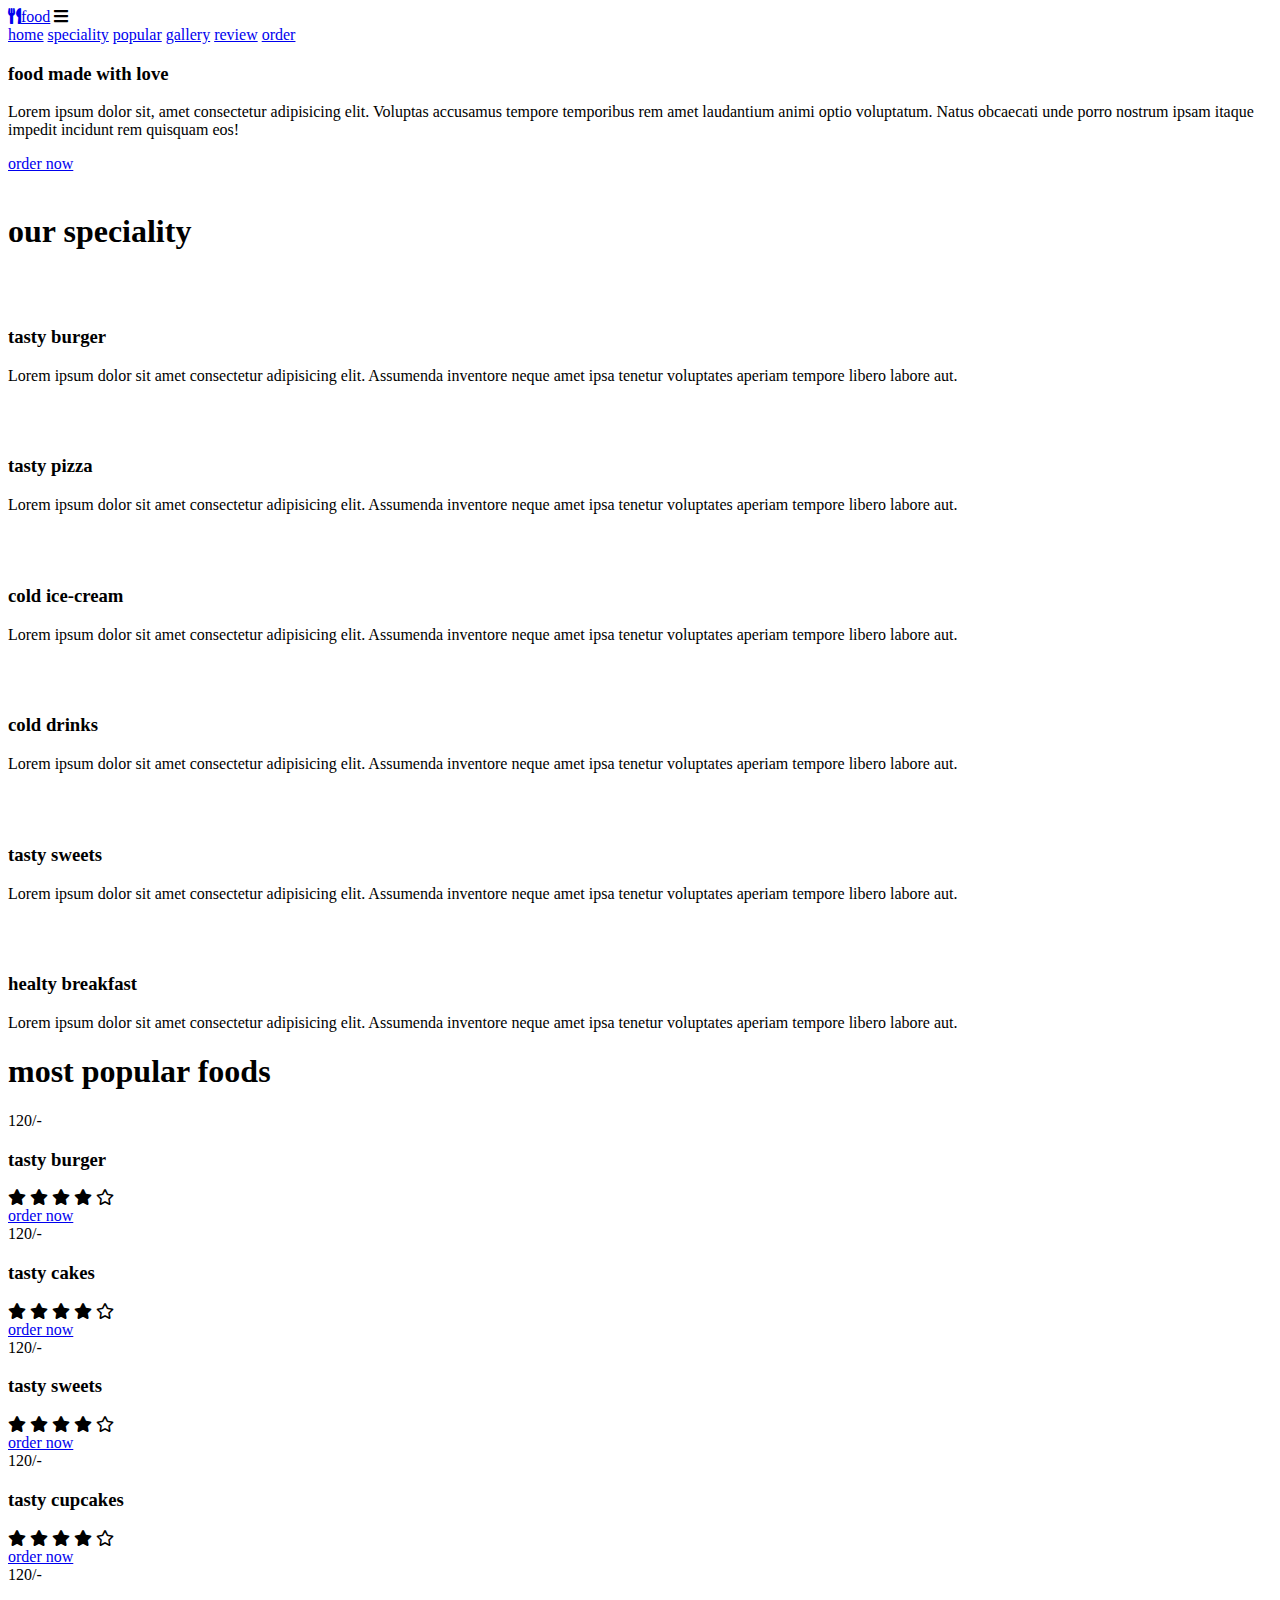
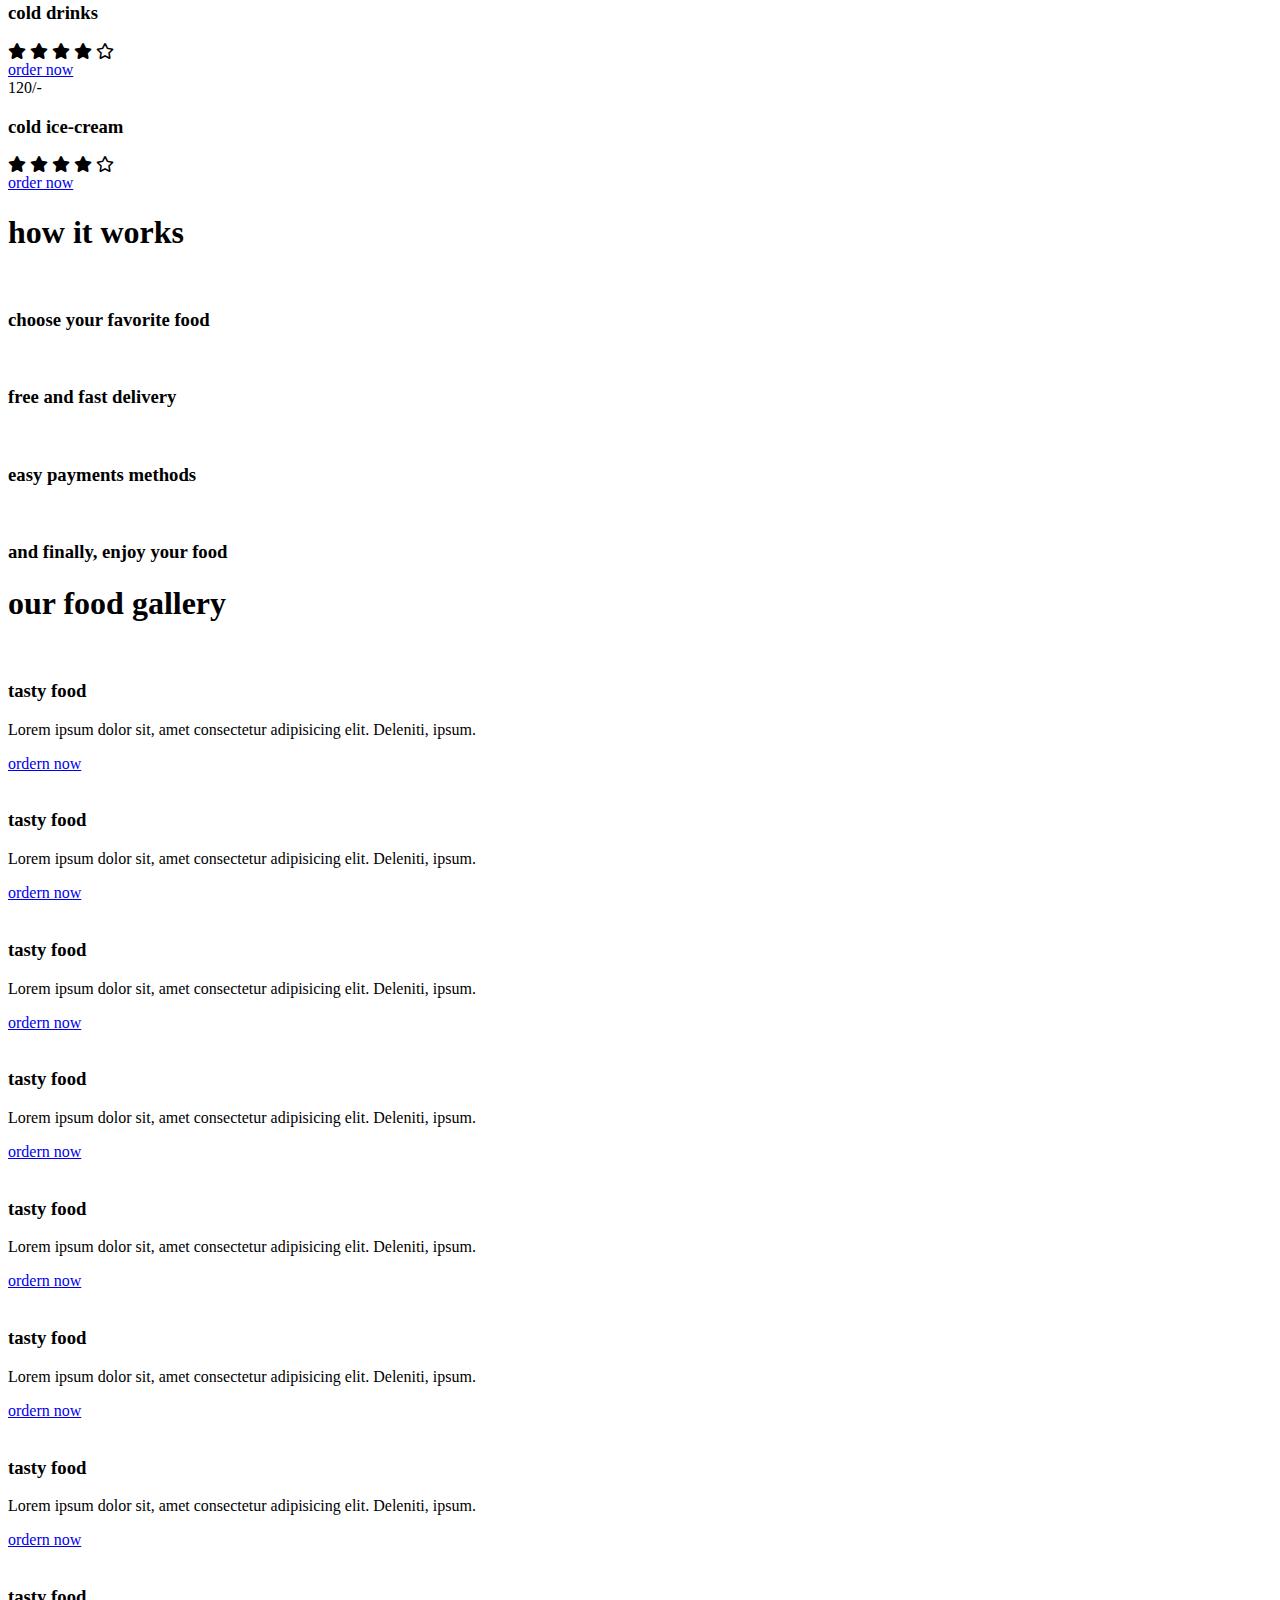
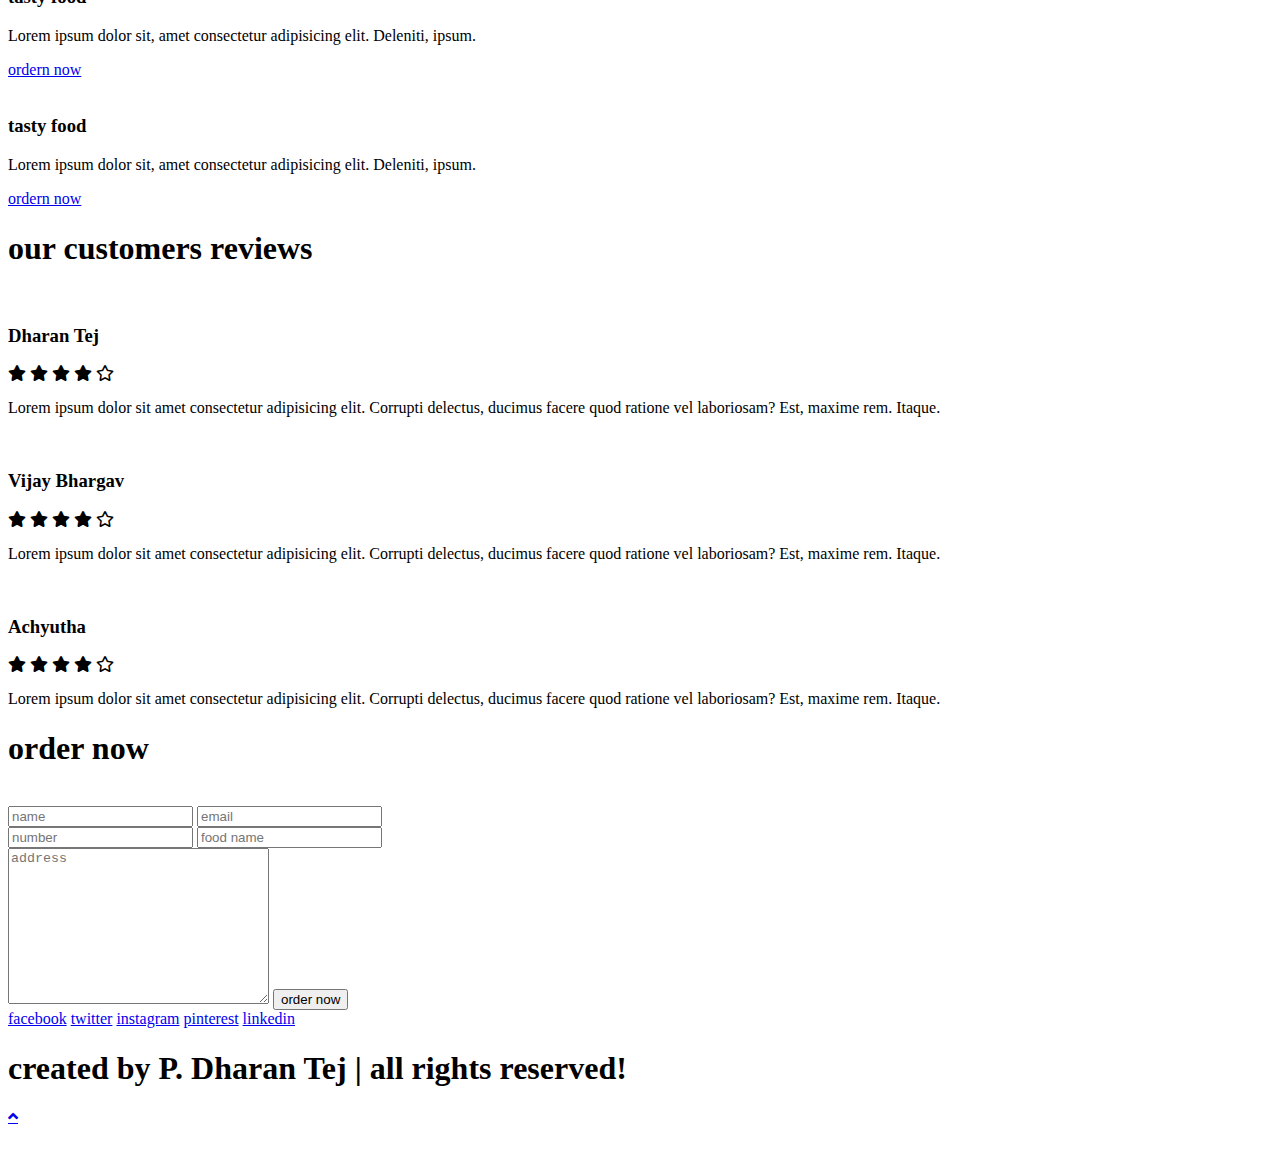
==== bhojanam/index.html @ b9e6cc94 "Create index.html" ====
<!DOCTYPE html>
<html lang="en">
<head>
    <meta charset="UTF-8">
    <meta name="viewport" content="width=device-width, initial-scale=1.0">
    <title> Bhojanam - Order Food Now! </title>

    <!-- font awesome cdn link  -->
    <link rel="stylesheet" href="https://cdnjs.cloudflare.com/ajax/libs/font-awesome/5.15.3/css/all.min.css">

    <!-- custom css file link  -->
    <link rel="stylesheet" href="style.css">

</head>
<body>
    
<!-- header section starts  -->

<header>

    <a href="#" class="logo"><i class="fas fa-utensils"></i>food</a>

    <div id="menu-bar" class="fas fa-bars"></div>

    <nav class="navbar">
        <a href="#home">home</a>
        <a href="#speciality">speciality</a>
        <a href="#popular">popular</a>
        <a href="#gallery">gallery</a>
        <a href="#review">review</a>
        <a href="#order">order</a>
    </nav>

</header>

<!-- header section ends -->

<!-- home section starts  -->

<section class="home" id="home">

    <div class="content">
        <h3>food made with love</h3>
        <p>Lorem ipsum dolor sit, amet consectetur adipisicing elit. Voluptas accusamus tempore temporibus rem amet laudantium animi optio voluptatum. Natus obcaecati unde porro nostrum ipsam itaque impedit incidunt rem quisquam eos!</p>
        <a href="#" class="btn">order now</a>
    </div>

    <div class="image">
        <img src="images/home-img.png" alt="">
    </div>

</section>

<!-- home section ends -->

<!-- speciality section starts  -->

<section class="speciality" id="speciality">

    <h1 class="heading"> our <span>speciality</span> </h1>

    <div class="box-container">

        <div class="box">
            <img class="image" src="images/s-img-1.jpg" alt="">
            <div class="content">
                <img src="images/s-1.png" alt="">
                <h3>tasty burger</h3>
                <p>Lorem ipsum dolor sit amet consectetur adipisicing elit. Assumenda inventore neque amet ipsa tenetur voluptates aperiam tempore libero labore aut.</p>
            </div>
        </div>
        <div class="box">
            <img class="image" src="images/s-img-2.jpg" alt="">
            <div class="content">
                <img src="images/s-2.png" alt="">
                <h3>tasty pizza</h3>
                <p>Lorem ipsum dolor sit amet consectetur adipisicing elit. Assumenda inventore neque amet ipsa tenetur voluptates aperiam tempore libero labore aut.</p>
            </div>
        </div>
        <div class="box">
            <img class="image" src="images/s-img-3.jpg" alt="">
            <div class="content">
                <img src="images/s-3.png" alt="">
                <h3>cold ice-cream</h3>
                <p>Lorem ipsum dolor sit amet consectetur adipisicing elit. Assumenda inventore neque amet ipsa tenetur voluptates aperiam tempore libero labore aut.</p>
            </div>
        </div>
        <div class="box">
            <img class="image" src="images/s-img-4.jpg" alt="">
            <div class="content">
                <img src="images/s-4.png" alt="">
                <h3>cold drinks</h3>
                <p>Lorem ipsum dolor sit amet consectetur adipisicing elit. Assumenda inventore neque amet ipsa tenetur voluptates aperiam tempore libero labore aut.</p>
            </div>
        </div>
        <div class="box">
            <img class="image" src="images/s-img-5.jpg" alt="">
            <div class="content">
                <img src="images/s-5.png" alt="">
                <h3>tasty sweets</h3>
                <p>Lorem ipsum dolor sit amet consectetur adipisicing elit. Assumenda inventore neque amet ipsa tenetur voluptates aperiam tempore libero labore aut.</p>
            </div>
        </div>
        <div class="box">
            <img class="image" src="images/s-img-6.jpg" alt="">
            <div class="content">
                <img src="images/s-6.png" alt="">
                <h3>healty breakfast</h3>
                <p>Lorem ipsum dolor sit amet consectetur adipisicing elit. Assumenda inventore neque amet ipsa tenetur voluptates aperiam tempore libero labore aut.</p>
            </div>
        </div>

    </div>

</section>

<!-- speciality section ends -->

<!-- popular section starts  -->

<section class="popular" id="popular">

    <h1 class="heading"> most <span>popular</span> foods </h1>

    <div class="box-container">

        <div class="box">
            <span class="price"> 120/- </span>
            <img src="images/p-1.jpg" alt="">
            <h3>tasty burger</h3>
            <div class="stars">
                <i class="fas fa-star"></i>
                <i class="fas fa-star"></i>
                <i class="fas fa-star"></i>
                <i class="fas fa-star"></i>
                <i class="far fa-star"></i>
            </div>
            <a href="#" class="btn">order now</a>
        </div>
        <div class="box">
            <span class="price"> 120/- </span>
            <img src="images/p-2.jpg" alt="">
            <h3>tasty cakes</h3>
            <div class="stars">
                <i class="fas fa-star"></i>
                <i class="fas fa-star"></i>
                <i class="fas fa-star"></i>
                <i class="fas fa-star"></i>
                <i class="far fa-star"></i>
            </div>
            <a href="#" class="btn">order now</a>
        </div>
        <div class="box">
            <span class="price"> 120/- </span>
            <img src="images/p-3.jpg" alt="">
            <h3>tasty sweets</h3>
            <div class="stars">
                <i class="fas fa-star"></i>
                <i class="fas fa-star"></i>
                <i class="fas fa-star"></i>
                <i class="fas fa-star"></i>
                <i class="far fa-star"></i>
            </div>
            <a href="#" class="btn">order now</a>
        </div>
        <div class="box">
            <span class="price"> 120/- </span>
            <img src="images/p-4.jpg" alt="">
            <h3>tasty cupcakes</h3>
            <div class="stars">
                <i class="fas fa-star"></i>
                <i class="fas fa-star"></i>
                <i class="fas fa-star"></i>
                <i class="fas fa-star"></i>
                <i class="far fa-star"></i>
            </div>
            <a href="#" class="btn">order now</a>
        </div>
        <div class="box">
            <span class="price"> 120/- </span>
            <img src="images/p-5.jpg" alt="">
            <h3>cold drinks</h3>
            <div class="stars">
                <i class="fas fa-star"></i>
                <i class="fas fa-star"></i>
                <i class="fas fa-star"></i>
                <i class="fas fa-star"></i>
                <i class="far fa-star"></i>
            </div>
            <a href="#" class="btn">order now</a>
        </div>
        <div class="box">
            <span class="price"> 120/- </span>
            <img src="images/p-6.jpg" alt="">
            <h3>cold ice-cream</h3>
            <div class="stars">
                <i class="fas fa-star"></i>
                <i class="fas fa-star"></i>
                <i class="fas fa-star"></i>
                <i class="fas fa-star"></i>
                <i class="far fa-star"></i>
            </div>
            <a href="#" class="btn">order now</a>
        </div>

    </div>

</section>

<!-- popular section ends -->

<!-- steps section starts  -->

<div class="step-container">

    <h1 class="heading">how it <span>works</span></h1>

    <section class="steps">

        <div class="box">
            <img src="images/step-1.jpg" alt="">
            <h3>choose your favorite food</h3>
        </div>
        <div class="box">
            <img src="images/step-2.jpg" alt="">
            <h3>free and fast delivery</h3>
        </div>
        <div class="box">
            <img src="images/step-3.jpg" alt="">
            <h3>easy payments methods</h3>
        </div>
        <div class="box">
            <img src="images/step-4.jpg" alt="">
            <h3>and finally, enjoy your food</h3>
        </div>
    
    </section>

</div>

<!-- steps section ends -->

<!-- gallery section starts  -->

<section class="gallery" id="gallery">

    <h1 class="heading"> our food <span> gallery </span> </h1>

    <div class="box-container">

        <div class="box">
            <img src="images/g-1.jpg" alt="">
            <div class="content">
                <h3>tasty food</h3>
                <p>Lorem ipsum dolor sit, amet consectetur adipisicing elit. Deleniti, ipsum.</p>
                <a href="#" class="btn">ordern now</a>
            </div>
        </div>
        <div class="box">
            <img src="images/g-2.jpg" alt="">
            <div class="content">
                <h3>tasty food</h3>
                <p>Lorem ipsum dolor sit, amet consectetur adipisicing elit. Deleniti, ipsum.</p>
                <a href="#" class="btn">ordern now</a>
            </div>
        </div>
        <div class="box">
            <img src="images/g-3.jpg" alt="">
            <div class="content">
                <h3>tasty food</h3>
                <p>Lorem ipsum dolor sit, amet consectetur adipisicing elit. Deleniti, ipsum.</p>
                <a href="#" class="btn">ordern now</a>
            </div>
        </div>
        <div class="box">
            <img src="images/g-4.jpg" alt="">
            <div class="content">
                <h3>tasty food</h3>
                <p>Lorem ipsum dolor sit, amet consectetur adipisicing elit. Deleniti, ipsum.</p>
                <a href="#" class="btn">ordern now</a>
            </div>
        </div>
        <div class="box">
            <img src="images/g-5.jpg" alt="">
            <div class="content">
                <h3>tasty food</h3>
                <p>Lorem ipsum dolor sit, amet consectetur adipisicing elit. Deleniti, ipsum.</p>
                <a href="#" class="btn">ordern now</a>
            </div>
        </div>
        <div class="box">
            <img src="images/g-6.jpg" alt="">
            <div class="content">
                <h3>tasty food</h3>
                <p>Lorem ipsum dolor sit, amet consectetur adipisicing elit. Deleniti, ipsum.</p>
                <a href="#" class="btn">ordern now</a>
            </div>
        </div>
        <div class="box">
            <img src="images/g-7.jpg" alt="">
            <div class="content">
                <h3>tasty food</h3>
                <p>Lorem ipsum dolor sit, amet consectetur adipisicing elit. Deleniti, ipsum.</p>
                <a href="#" class="btn">ordern now</a>
            </div>
        </div>
        <div class="box">
            <img src="images/g-8.jpg" alt="">
            <div class="content">
                <h3>tasty food</h3>
                <p>Lorem ipsum dolor sit, amet consectetur adipisicing elit. Deleniti, ipsum.</p>
                <a href="#" class="btn">ordern now</a>
            </div>
        </div>
        <div class="box">
            <img src="images/g-9.jpg" alt="">
            <div class="content">
                <h3>tasty food</h3>
                <p>Lorem ipsum dolor sit, amet consectetur adipisicing elit. Deleniti, ipsum.</p>
                <a href="#" class="btn">ordern now</a>
            </div>
        </div>

    </div>

</section>

<!-- gallery section ends -->

<!-- review section starts  -->

<section class="review" id="review">

    <h1 class="heading"> our customers <span>reviews</span> </h1>

    <div class="box-container">

        <div class="box">
            <img src="images/pic1.jpg" alt="">
            <h3>Dharan Tej</h3>
            <div class="stars">
                <i class="fas fa-star"></i>
                <i class="fas fa-star"></i>
                <i class="fas fa-star"></i>
                <i class="fas fa-star"></i>
                <i class="far fa-star"></i>
            </div>
            <p>Lorem ipsum dolor sit amet consectetur adipisicing elit. Corrupti delectus, ducimus facere quod ratione vel laboriosam? Est, maxime rem. Itaque.</p>
        </div>
        <div class="box">
            <img src="images/pic2.jpg" alt="">
            <h3>Vijay Bhargav</h3>
            <div class="stars">
                <i class="fas fa-star"></i>
                <i class="fas fa-star"></i>
                <i class="fas fa-star"></i>
                <i class="fas fa-star"></i>
                <i class="far fa-star"></i>
            </div>
            <p>Lorem ipsum dolor sit amet consectetur adipisicing elit. Corrupti delectus, ducimus facere quod ratione vel laboriosam? Est, maxime rem. Itaque.</p>
        </div>
        <div class="box">
            <img src="images/pic3.jpg" alt="">
            <h3>Achyutha</h3>
            <div class="stars">
                <i class="fas fa-star"></i>
                <i class="fas fa-star"></i>
                <i class="fas fa-star"></i>
                <i class="fas fa-star"></i>
                <i class="far fa-star"></i>
            </div>
            <p>Lorem ipsum dolor sit amet consectetur adipisicing elit. Corrupti delectus, ducimus facere quod ratione vel laboriosam? Est, maxime rem. Itaque.</p>
        </div>

    </div>

</section>

<!-- review section ends -->

<!-- order section starts  -->

<section class="order" id="order">

    <h1 class="heading"> <span>order</span> now </h1>

    <div class="row">
        
        <div class="image">
            <img src="images/order-img.jpg" alt="">
        </div>

        <form action="">

            <div class="inputBox">
                <input type="text" placeholder="name">
                <input type="email" placeholder="email">
            </div>

            <div class="inputBox">
                <input type="number" placeholder="number">
                <input type="text" placeholder="food name">
            </div>

            <textarea placeholder="address" name="" id="" cols="30" rows="10"></textarea>

            <input type="submit" value="order now" class="btn">

        </form>

    </div>

</section>

<!-- order section ends -->

<!-- footer section  -->

<section class="footer">

    <div class="share">
        <a href="#" class="btn">facebook</a>
        <a href="#" class="btn">twitter</a>
        <a href="#" class="btn">instagram</a>
        <a href="#" class="btn">pinterest</a>
        <a href="#" class="btn">linkedin</a>
    </div>

    <h1 class="credit"> created by <span> P. Dharan Tej </span> | all rights reserved! </h1>

</section>

<!-- scroll top button  -->
<a href="#home" class="fas fa-angle-up" id="scroll-top"></a>

<!-- loader  -->
<div class="loader-container">
    <img src="images/loader.gif" alt="">
</div>




















<!-- custom js file link  -->
<script src="script.js"></script>


</body>
</html>
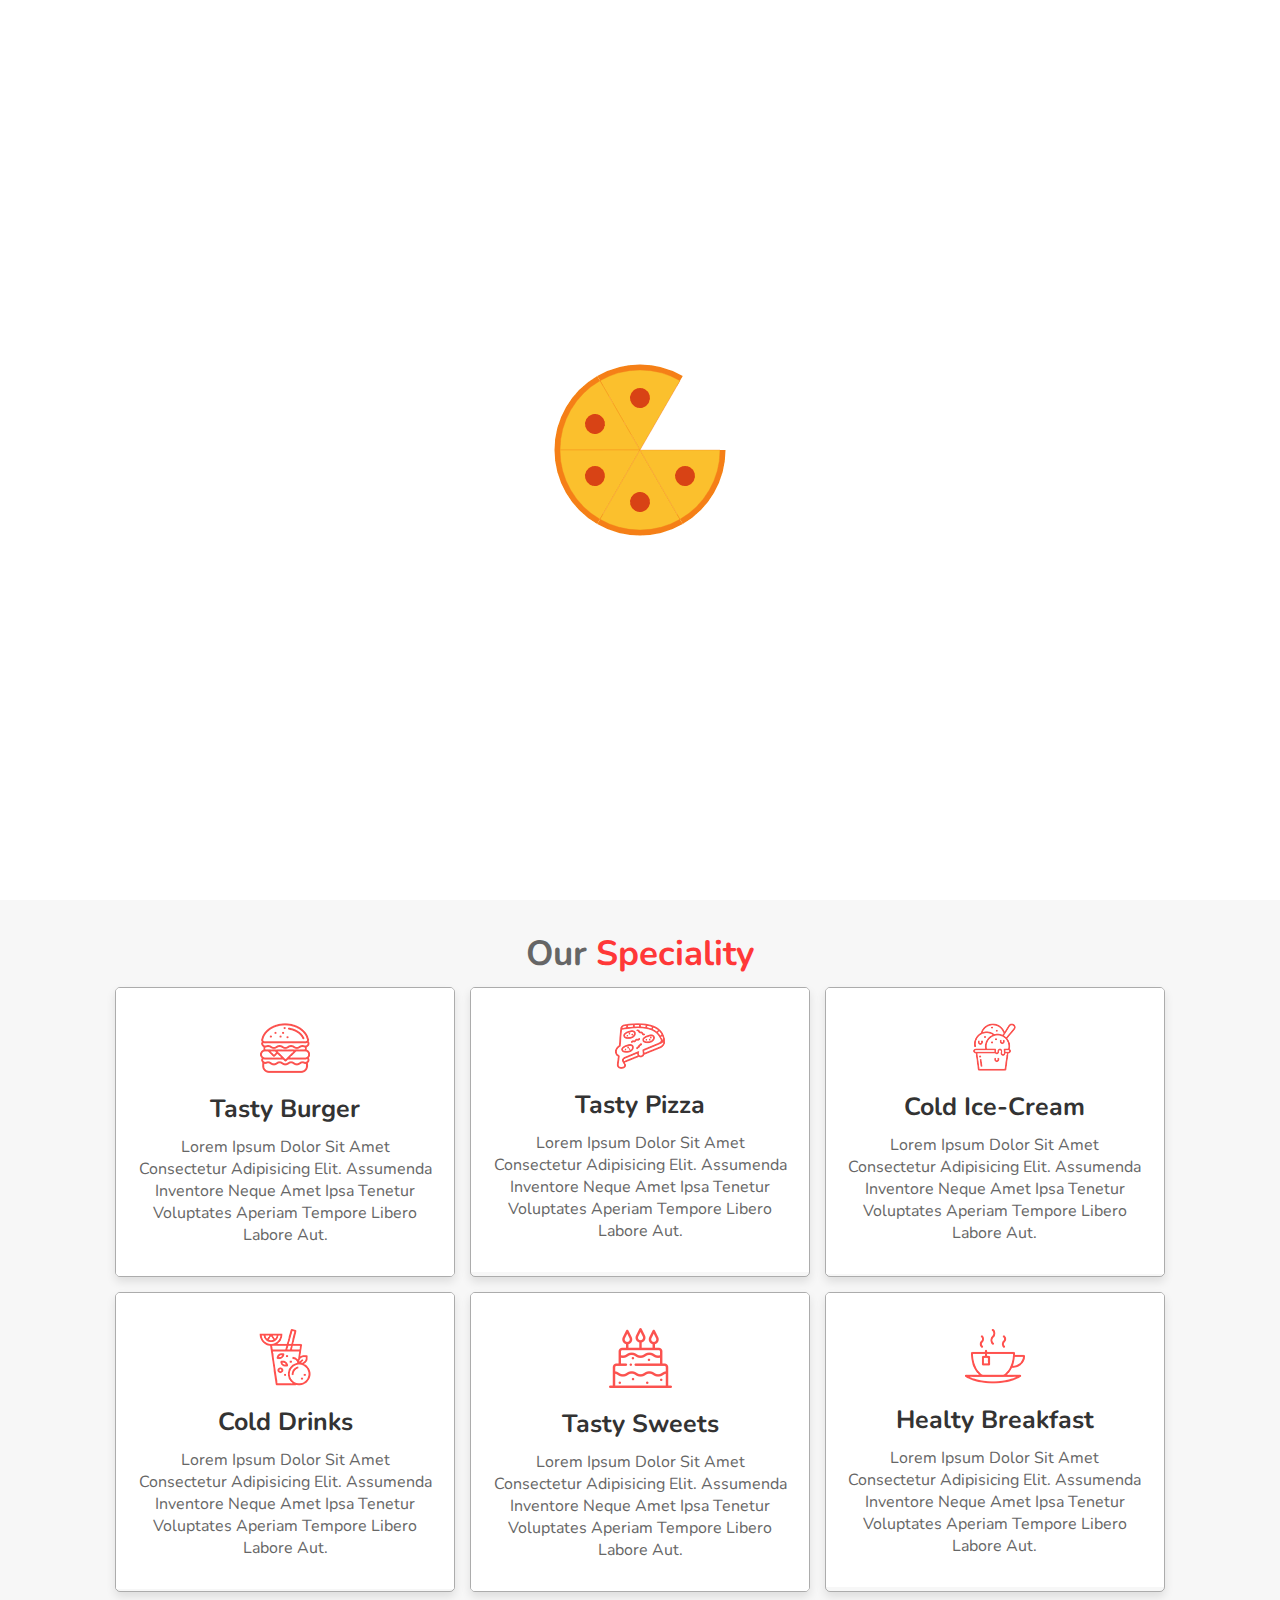
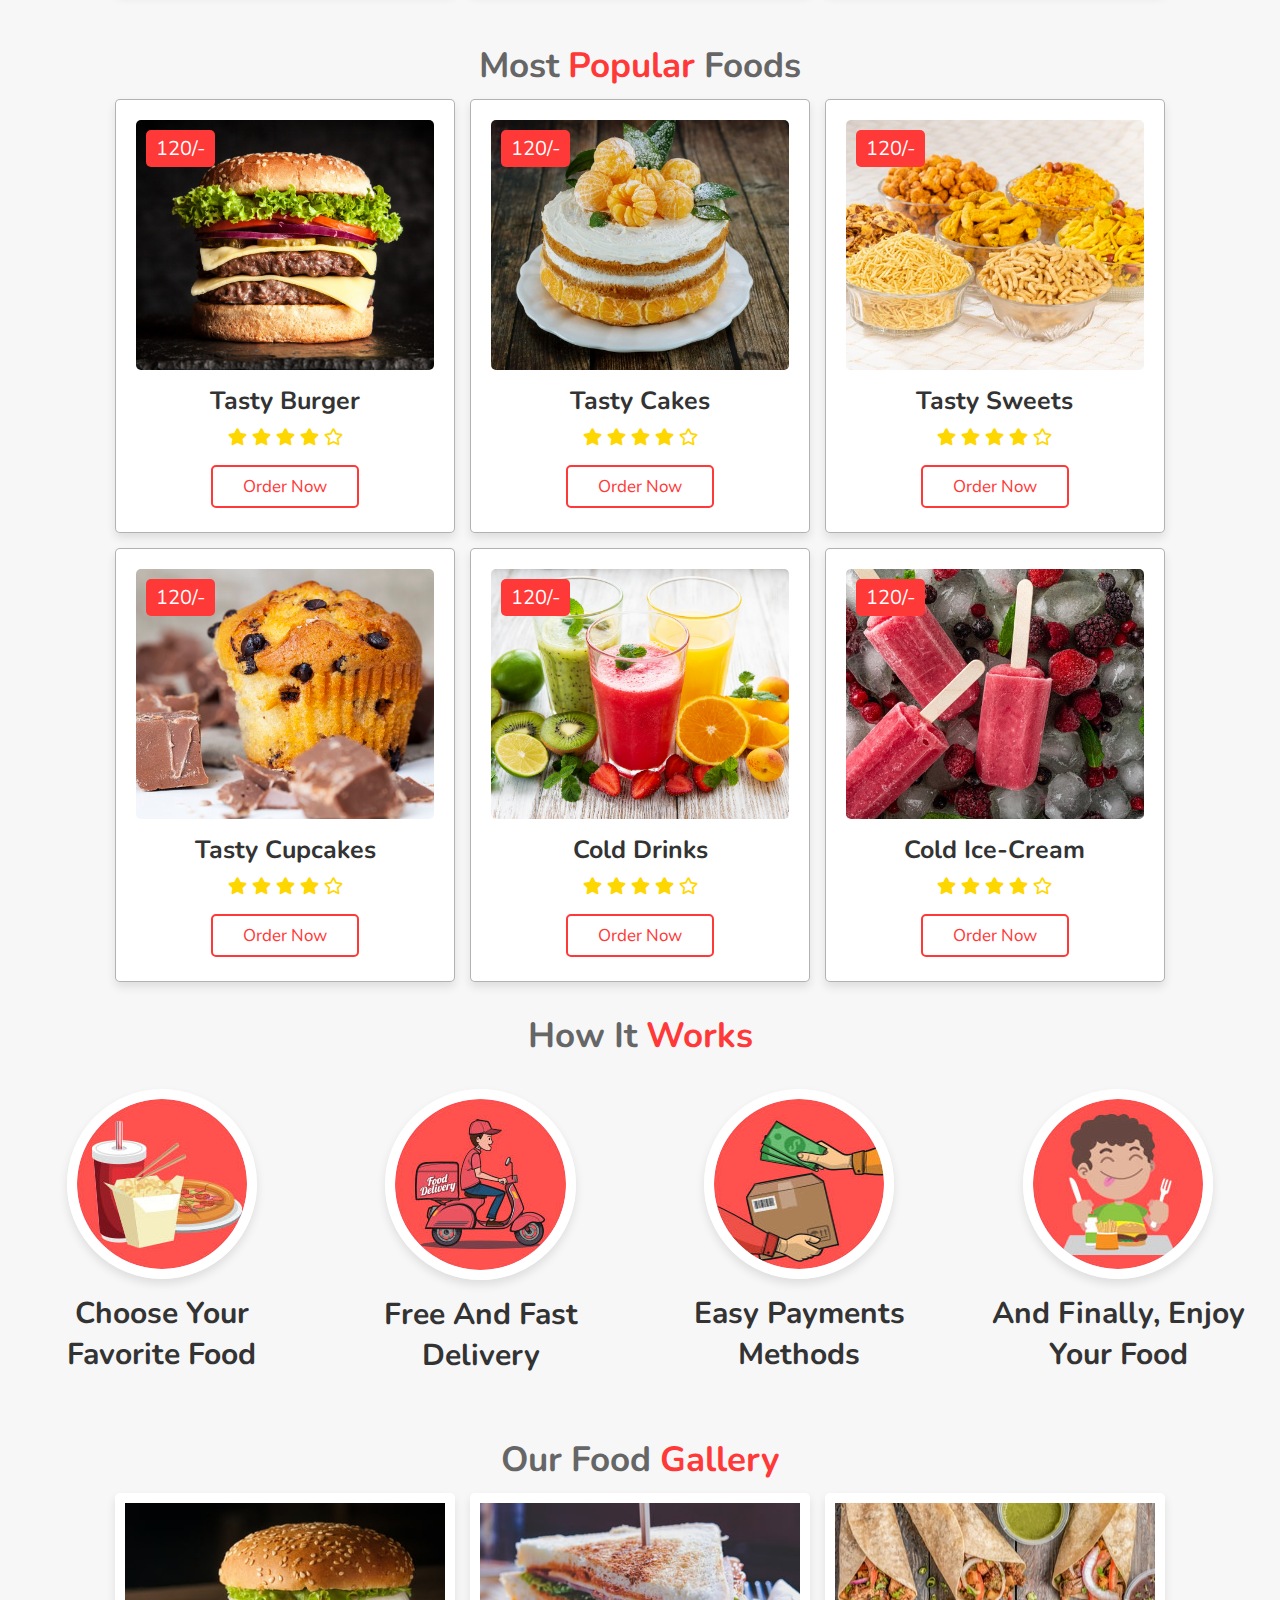
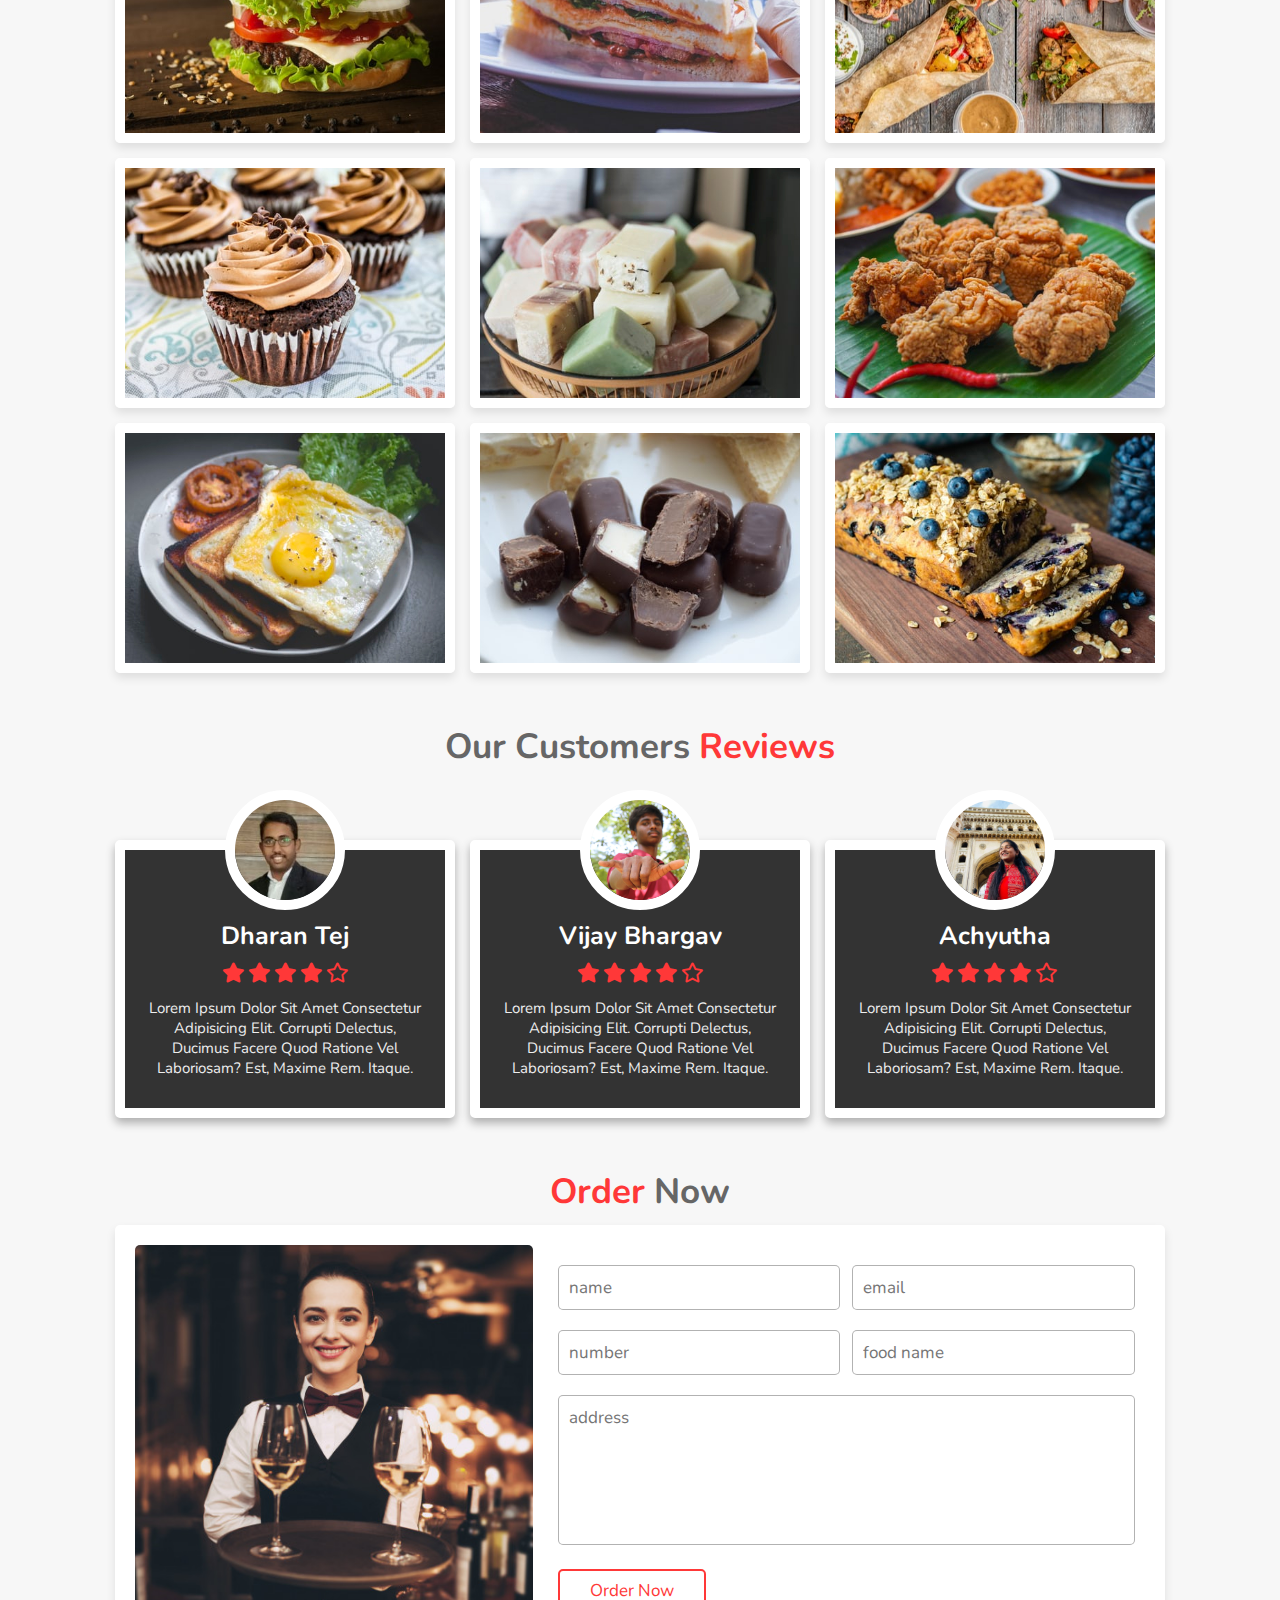
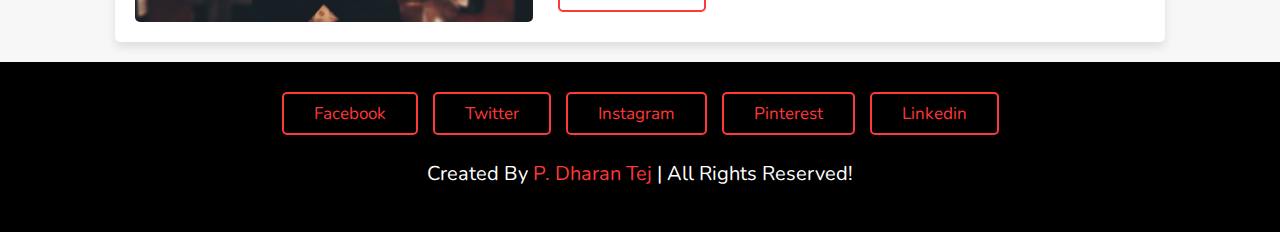
==== commit bb706db0: "updated image" ====
--- a/bhojanam/index.html
+++ b/bhojanam/index.html
@@ -337,7 +337,7 @@
 
         <div class="box">
             <img src="images/pic1.jpg" alt="">
-            <h3>Dharan Tej</h3>
+            <h3>Dharan Tej</h3> 
             <div class="stars">
                 <i class="fas fa-star"></i>
                 <i class="fas fa-star"></i>
--- a/bhojanam/style.css
+++ b/bhojanam/style.css
@@ -0,0 +1,570 @@
+@import url('https://fonts.googleapis.com/css2?family=Nunito:wght@200;300;400;600;700&display=swap');
+
+:root{
+  --red:#ff3838;
+}
+
+*{
+  font-family: 'Nunito', sans-serif;
+  margin:0; padding:0;
+  box-sizing: border-box;
+  outline: none; border:none;
+  text-decoration: none;
+  text-transform: capitalize;
+  transition:all .2s linear;
+}
+
+*::selection{
+  background:var(--red);
+  color:#fff;
+}
+
+html{
+  font-size: 62.5%;
+  overflow-x: hidden;
+  scroll-behavior: smooth;
+  scroll-padding-top: 6rem;
+}
+
+body{
+  background:#f7f7f7;
+}
+
+section{
+  padding:2rem 9%;
+}
+
+.heading{
+  text-align: center;
+  font-size: 3.5rem;
+  padding:1rem;
+  color:#666;
+}
+
+.heading span{
+  color:var(--red);
+}
+
+.btn{
+  display: inline-block;
+  padding:.8rem 3rem;
+  border:.2rem solid var(--red);
+  color:var(--red);
+  cursor: pointer;
+  font-size: 1.7rem;
+  border-radius: .5rem;
+  position: relative;
+  overflow: hidden;
+  z-index: 0;
+  margin-top: 1rem;
+}
+
+.btn::before{
+  content: '';
+  position: absolute;
+  top:0; right: 0;
+  width:0%;
+  height:100%;
+  background:var(--red);
+  transition: .3s linear;
+  z-index: -1;
+}
+
+.btn:hover::before{
+  width:100%;
+  left: 0;
+}
+
+.btn:hover{
+  color:#fff;
+}
+
+header{
+  position: fixed;
+  top:0; left: 0; right:0;
+  z-index: 1000;
+  display: flex;
+  align-items: center;
+  justify-content: space-between;
+  background:#fff;
+  padding:2rem 9%;
+  box-shadow: 0 .5rem 1rem rgba(0,0,0,.1);
+}
+
+header .logo{
+  font-size: 2.5rem;
+  font-weight: bolder;
+  color:#666;
+}
+
+header .logo i{
+  padding-right: .5rem;
+  color:var(--red);
+}
+
+header .navbar a{
+  font-size: 2rem;
+  margin-left: 2rem;
+  color:#666;
+}
+
+header .navbar a:hover{
+  color:var(--red);
+}
+
+#menu-bar{
+  font-size: 3rem;
+  cursor: pointer;
+  color:#666;
+  border:.1rem solid #666;
+  border-radius: .3rem;
+  padding:.5rem 1.5rem;
+  display: none;
+}
+
+.home{
+  display: flex;
+  flex-wrap: wrap;
+  gap:1.5rem;
+  min-height: 100vh;
+  align-items: center;
+  background:url(../images/home-bg.jpg) no-repeat;
+  background-size: cover;
+  background-position: center;
+}
+
+.home .content{
+  flex:1 1 40rem;
+  padding-top: 6.5rem;
+}
+
+.home .image{
+  flex:1 1 40rem;
+}
+
+.home .image img{
+  width:100%;
+  padding:1rem;
+  animation:float 3s linear infinite;
+}
+
+@keyframes float{
+  0%, 100%{
+    transform: translateY(0rem);
+  }
+  50%{
+    transform: translateY(3rem);
+  }
+}
+
+.home .content h3{
+  font-size: 5rem;
+  color:#333;
+}
+
+.home .content p{
+  font-size: 1.7rem;
+  color:#666;
+  padding:1rem 0;
+}
+
+.speciality .box-container{
+  display: flex;
+  flex-wrap: wrap;
+  gap:1.5rem;
+}
+
+.speciality .box-container .box{
+  flex:1 1 30rem;
+  position: relative;
+  overflow: hidden;
+  box-shadow: 0 .5rem 1rem rgba(0,0,0,.1);
+  border:.1rem solid rgba(0,0,0,.3);
+  cursor: pointer;
+  border-radius: .5rem;
+}
+
+.speciality .box-container .box .image{
+  height:100%;
+  width:100%;
+  object-fit: cover;
+  position: absolute;
+  top:-100%; left:0;
+}
+
+.speciality .box-container .box .content{
+  text-align: center;
+  background:#fff;
+  padding:2rem;
+}
+
+.speciality .box-container .box .content img{
+  margin:1.5rem 0;
+}
+
+.speciality .box-container .box .content h3{
+  font-size: 2.5rem;
+  color:#333;
+}
+
+.speciality .box-container .box .content p{
+  font-size: 1.6rem;
+  color:#666;
+  padding:1rem 0;
+}
+
+.speciality .box-container .box:hover .image{
+  top:0;
+}
+
+.speciality .box-container .box:hover .content{
+  transform: translateY(100%);
+}
+
+.popular .box-container{
+  display: flex;
+  flex-wrap: wrap;
+  gap:1.5rem;
+}
+
+.popular .box-container .box{
+  padding:2rem;
+  background:#fff;
+  box-shadow: 0 .5rem 1rem rgba(0,0,0,.1);
+  border:.1rem solid rgba(0,0,0,.3);
+  border-radius: .5rem;
+  text-align: center;
+  flex:1 1 30rem;
+  position: relative;
+}
+
+.popular .box-container .box img{
+  height:25rem;
+  object-fit: cover;
+  width:100%;
+  border-radius: .5rem;
+}
+
+.popular .box-container .box .price{
+  position: absolute;
+  top:3rem; left:3rem;
+  background:var(--red);
+  color:#fff;
+  font-size: 2rem;
+  padding:.5rem 1rem;
+  border-radius: .5rem;
+}
+
+.popular .box-container .box h3{
+  color:#333;
+  font-size: 2.5rem;
+  padding-top: 1rem;
+}
+
+.popular .box-container .box .stars i{
+  color:gold;
+  font-size: 1.7rem;
+  padding:1rem .1rem;
+}
+
+.steps{
+  display: flex;
+  flex-wrap: wrap;
+  gap:1.5rem;
+  padding:1rem;
+}
+
+.steps .box{
+  flex:1 1 25rem;
+  padding:1rem;
+  text-align: center;
+}
+
+.steps .box img{
+  border-radius: 50%;
+  border:1rem solid #fff;
+  box-shadow: 0 .5rem 1rem rgba(0,0,0,.1);
+}
+
+.steps .box h3{
+  font-size: 3rem;
+  color:#333;
+  padding:1rem;
+}
+
+.gallery .box-container{
+  display: flex;
+  flex-wrap: wrap;
+  gap:1.5rem;
+}
+
+.gallery .box-container .box{
+  height:25rem;
+  flex:1 1 30rem;
+  border:1rem solid #fff;
+  box-shadow: 0 .5rem 1rem rgba(0,0,0,.1);
+  border-radius: .5rem;
+  position: relative;
+  overflow: hidden;
+}
+
+.gallery .box-container .box img{
+  height:100%;
+  width:100%;
+  object-fit: cover;
+}
+
+.gallery .box-container .box .content{
+  position: absolute;
+  top:-100%; left:0;
+  height: 100%;
+  width:100%;
+  background:rgba(255,255,255,.9);
+  padding:2rem;
+  padding-top: 5rem;
+  text-align: center;
+}
+
+.gallery .box-container .box .content h3{
+  font-size: 2.5rem;
+  color:#333;
+}
+
+.gallery .box-container .box .content p{
+  font-size: 1.5rem;
+  color:#666;
+  padding:1rem 0;
+}
+
+.gallery .box-container .box:hover .content{
+  top:0;
+}
+
+.review .box-container{
+  display: flex;
+  flex-wrap: wrap;
+  gap:1.5rem;
+}
+
+.review .box-container .box{
+  text-align: center;
+  padding:2rem;
+  border:1rem solid #fff;
+  box-shadow: 0 .5rem 1rem rgba(0,0,0,.3);
+  border-radius: .5rem;
+  flex:1 1 30rem;
+  background:#333;
+  margin-top: 6rem;
+}
+
+.review .box-container .box img{
+  height: 12rem;
+  width:12rem;
+  border-radius: 50%;
+  border:1rem solid #fff;
+  margin-top: -8rem;
+  object-fit: cover;
+}
+
+.review .box-container .box h3{
+  font-size: 2.5rem;
+  color:#fff;
+  padding:.5rem 0;
+}
+
+.review .box-container .box .stars i{
+  font-size: 2rem;
+  color:var(--red);
+  padding:.5rem 0;
+}
+
+.review .box-container .box p{
+  font-size: 1.5rem;
+  color:#eee;
+  padding:1rem 0;
+}
+
+.order .row{
+  padding:2rem;
+  box-shadow: 0 .5rem 1rem rgba(0,0,0,.1);
+  background:#fff;
+  display: flex;
+  flex-wrap: wrap;
+  gap:1.5rem;
+  border-radius: .5rem;
+}
+
+.order .row .image{
+  flex:1 1 30rem;
+}
+
+.order .row .image img{
+  height: 100%;
+  width:100%;
+  object-fit: cover;
+  border-radius: .5rem;
+}
+
+.order .row form{
+  flex:1 1 50rem;
+  padding:1rem;
+}
+
+.order .row form .inputBox{
+  display: flex;
+  justify-content: space-between;
+  flex-wrap: wrap;
+}
+
+.order .row form .inputBox input, .order .row form textarea{
+  padding:1rem;
+  margin:1rem 0;
+  font-size: 1.7rem;
+  color:#333;
+  text-transform: none;
+  border:.1rem solid rgba(0,0,0,.3);
+  border-radius: .5rem;
+  width:49%;
+}
+
+.order .row form textarea{
+  width:100%;
+  resize: none;
+  height:15rem;
+}
+
+.order .row form .btn{
+  background:none;
+}
+
+.order .row form .btn:hover{
+  background:var(--red);
+}
+
+.footer{
+  background:#000;
+  text-align: center;
+}
+
+.footer .share{
+  display: flex;
+  gap:1.5rem;
+  justify-content: center;
+  flex-wrap: wrap;
+}
+
+.footer .credit{
+  padding:2.5rem 1rem;
+  color:#fff;
+  font-weight: normal;
+  font-size: 2rem;
+}
+
+.footer .credit span{
+  color:var(--red);
+}
+
+#scroll-top{
+  position: fixed;
+  top:-120%;
+  right:2rem;
+  padding:.5rem 1.5rem;
+  font-size: 4rem;
+  background:var(--red);
+  color:#fff;
+  border-radius: .5rem;
+  transition: 1s linear;
+  z-index: 1000;
+}
+
+#scroll-top.active{
+  top:calc(100% - 12rem)
+}
+
+.loader-container{
+  position: fixed;
+  top:0; left:0;
+  z-index: 10000;
+  background:#fff;
+  display: flex;
+  align-items: center;
+  justify-content: center;
+  height:100%;
+  width:100%;
+}
+
+.loader-container.fade-out{
+  top:-120%;
+}
+
+
+
+
+
+
+
+
+
+
+
+
+
+
+/* media queries  */
+
+@media(max-width:991px){
+
+  html{
+    font-size: 55%;
+  }
+
+  header{
+    padding:2rem;
+  }
+
+  section{
+    padding:2rem;
+  }
+
+}
+
+@media(max-width:768px){
+
+  #menu-bar{
+    display: initial;
+  }
+
+  header .navbar{
+    position: absolute;
+    top:100%; left: 0; right:0;
+    background: #f7f7f7;
+    border-top: .1rem solid rgba(0,0,0,.1);
+    clip-path: polygon(0 0, 100% 0, 100% 0, 0 0);
+  }
+
+  header .navbar.active{
+    clip-path: polygon(0 0, 100% 0, 100% 100%, 0% 100%);
+  }
+
+  header .navbar a{
+    margin: 1.5rem;
+    padding:1.5rem;
+    display: block;
+    border:.2rem solid rgba(0,0,0,.1);
+    border-left:.5rem solid var(--red);
+    background:#fff;
+  }
+
+}
+
+@media(max-width:450px){
+
+  html{
+    font-size: 50%;
+  }
+
+  .order .row form .inputBox input{
+    width:100%;
+  }
+
+}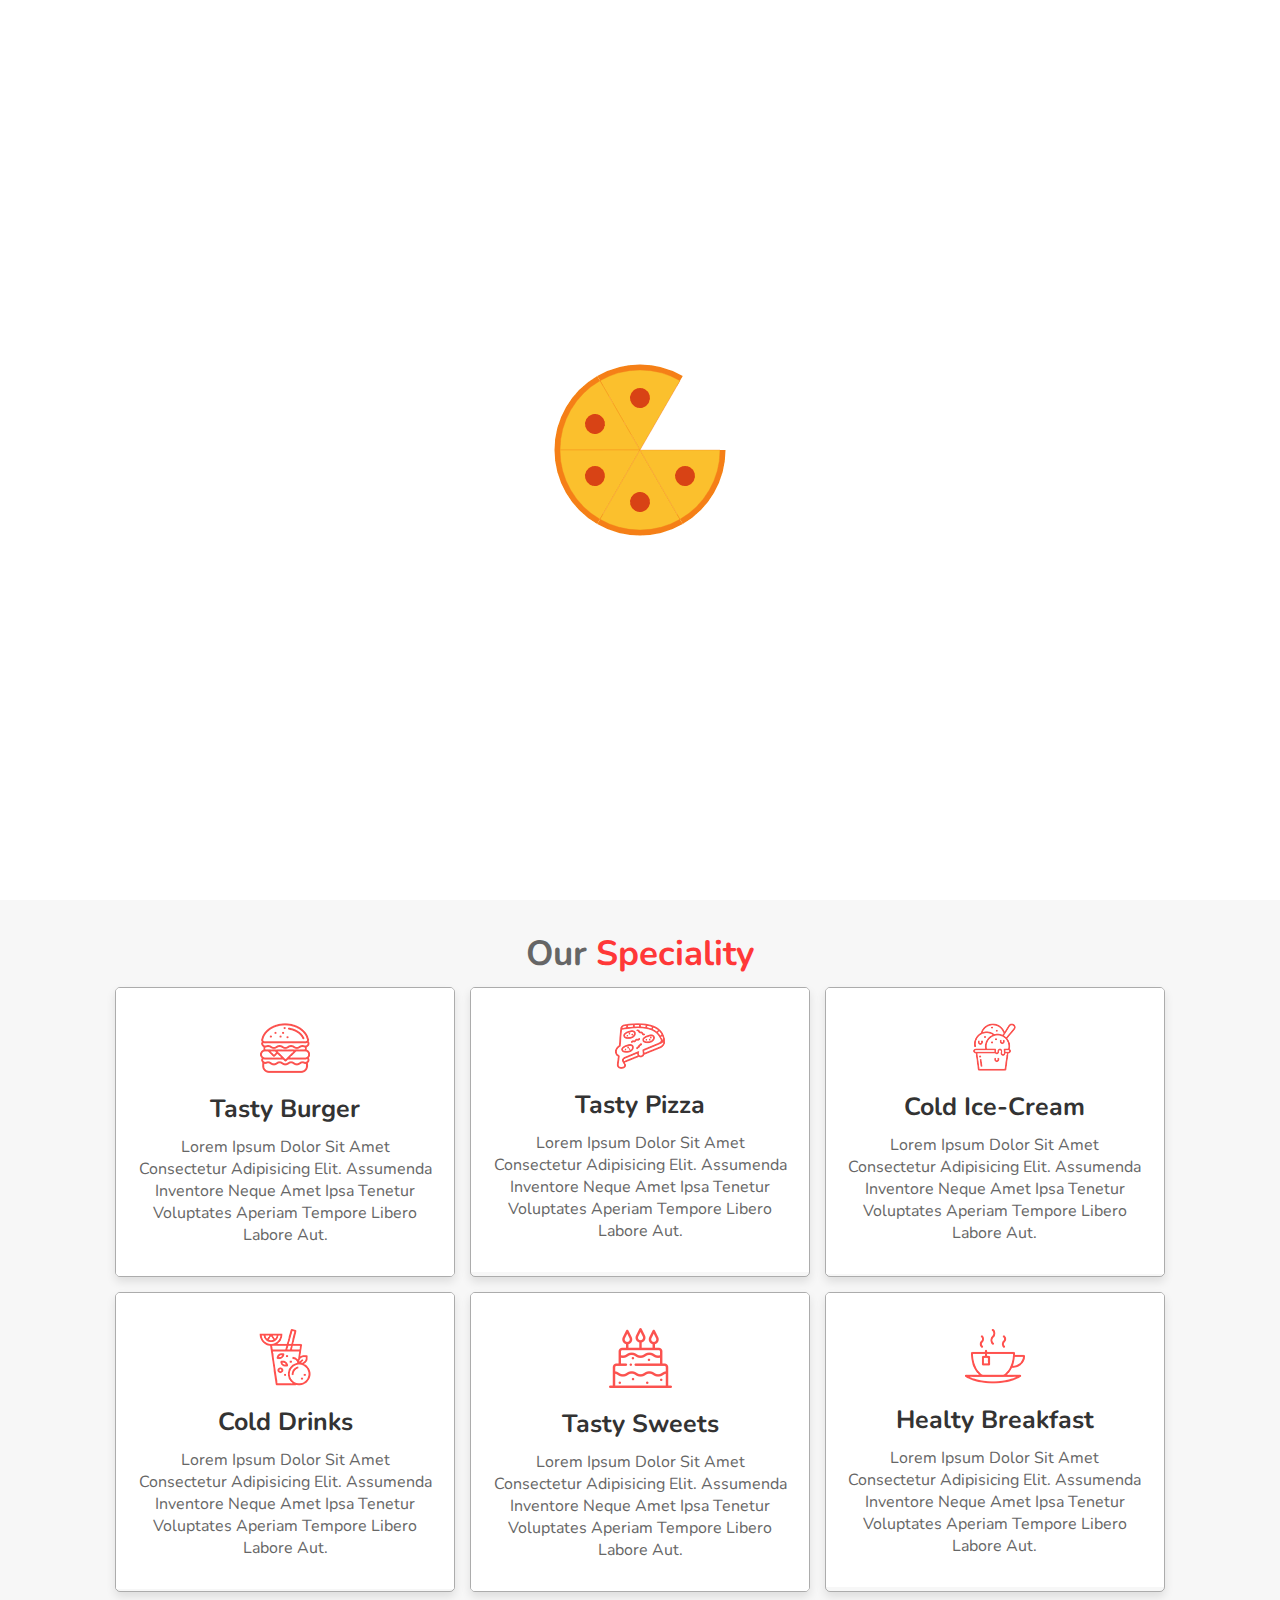
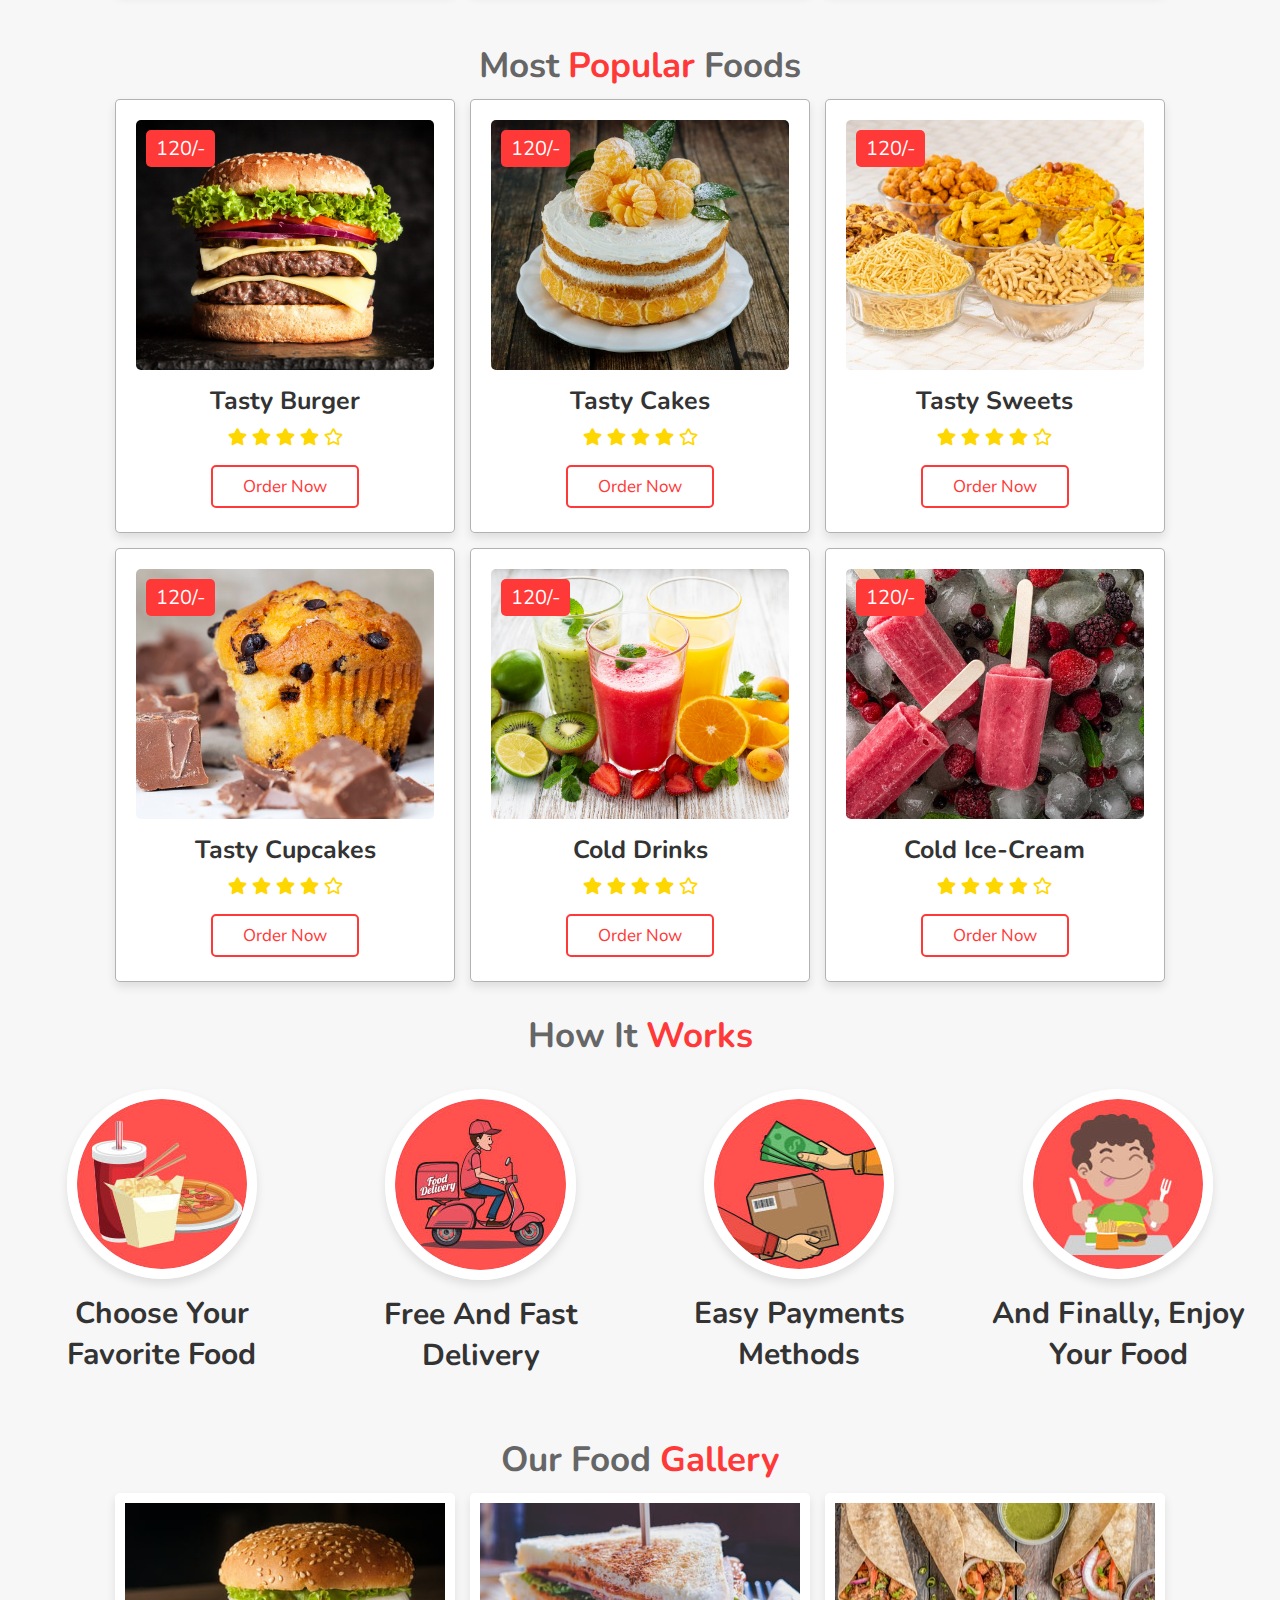
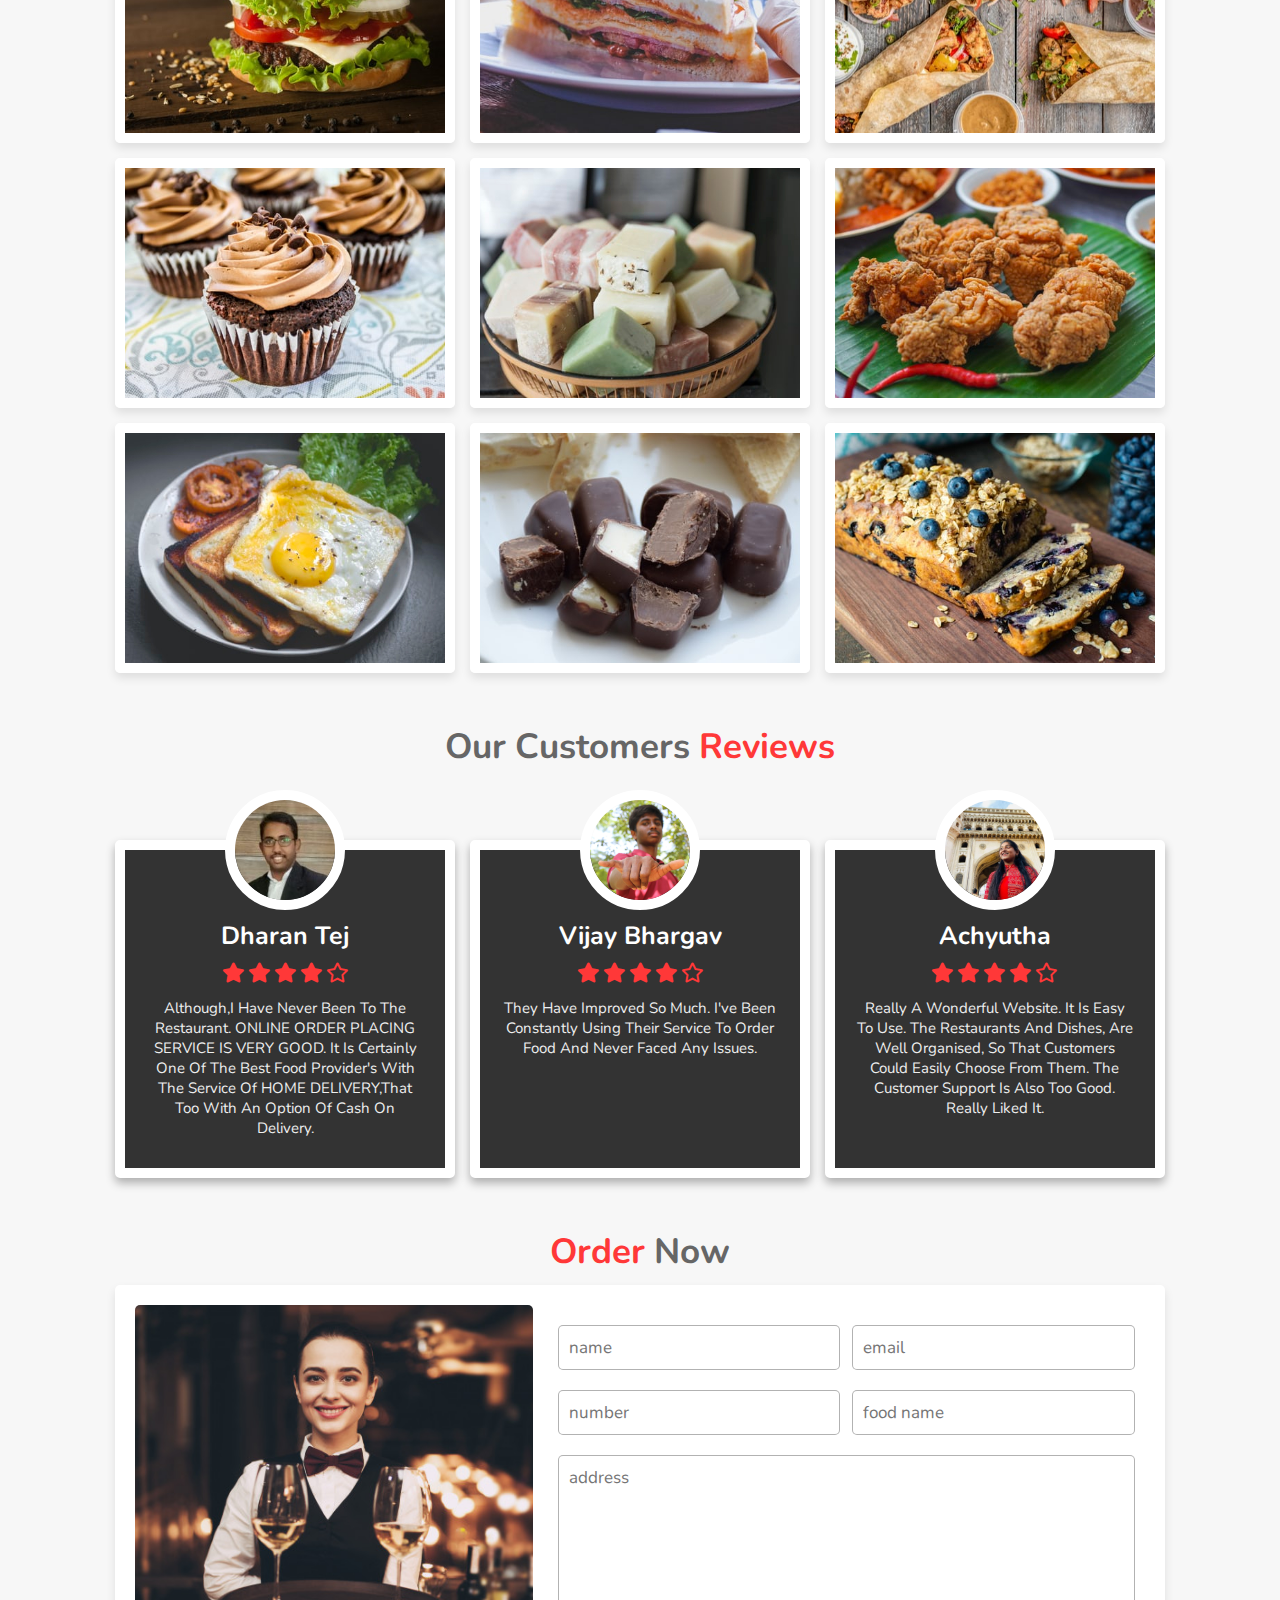
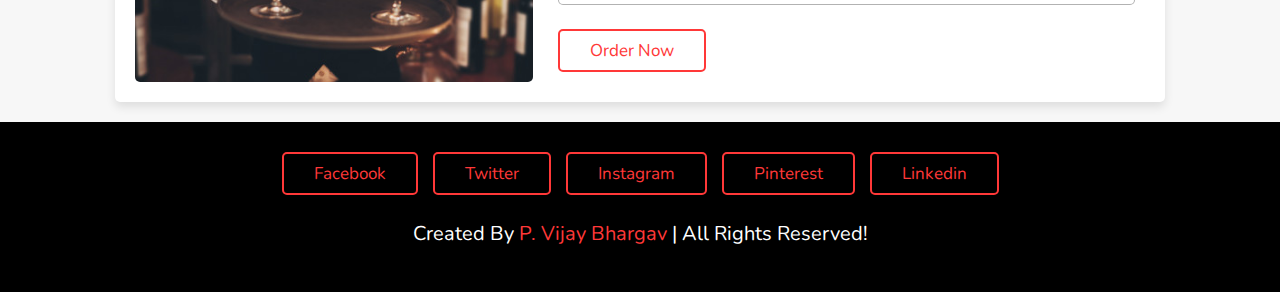
==== commit 93ba60fd: "Add files via upload" ====
--- a/bhojanam/index.html
+++ b/bhojanam/index.html
@@ -1,465 +1,465 @@
-<!DOCTYPE html>
-<html lang="en">
-<head>
-    <meta charset="UTF-8">
-    <meta name="viewport" content="width=device-width, initial-scale=1.0">
-    <title> Bhojanam - Order Food Now! </title>
-
-    <!-- font awesome cdn link  -->
-    <link rel="stylesheet" href="https://cdnjs.cloudflare.com/ajax/libs/font-awesome/5.15.3/css/all.min.css">
-
-    <!-- custom css file link  -->
-    <link rel="stylesheet" href="style.css">
-
-</head>
-<body>
-    
-<!-- header section starts  -->
-
-<header>
-
-    <a href="#" class="logo"><i class="fas fa-utensils"></i>food</a>
-
-    <div id="menu-bar" class="fas fa-bars"></div>
-
-    <nav class="navbar">
-        <a href="#home">home</a>
-        <a href="#speciality">speciality</a>
-        <a href="#popular">popular</a>
-        <a href="#gallery">gallery</a>
-        <a href="#review">review</a>
-        <a href="#order">order</a>
-    </nav>
-
-</header>
-
-<!-- header section ends -->
-
-<!-- home section starts  -->
-
-<section class="home" id="home">
-
-    <div class="content">
-        <h3>food made with love</h3>
-        <p>Lorem ipsum dolor sit, amet consectetur adipisicing elit. Voluptas accusamus tempore temporibus rem amet laudantium animi optio voluptatum. Natus obcaecati unde porro nostrum ipsam itaque impedit incidunt rem quisquam eos!</p>
-        <a href="#" class="btn">order now</a>
-    </div>
-
-    <div class="image">
-        <img src="images/home-img.png" alt="">
-    </div>
-
-</section>
-
-<!-- home section ends -->
-
-<!-- speciality section starts  -->
-
-<section class="speciality" id="speciality">
-
-    <h1 class="heading"> our <span>speciality</span> </h1>
-
-    <div class="box-container">
-
-        <div class="box">
-            <img class="image" src="images/s-img-1.jpg" alt="">
-            <div class="content">
-                <img src="images/s-1.png" alt="">
-                <h3>tasty burger</h3>
-                <p>Lorem ipsum dolor sit amet consectetur adipisicing elit. Assumenda inventore neque amet ipsa tenetur voluptates aperiam tempore libero labore aut.</p>
-            </div>
-        </div>
-        <div class="box">
-            <img class="image" src="images/s-img-2.jpg" alt="">
-            <div class="content">
-                <img src="images/s-2.png" alt="">
-                <h3>tasty pizza</h3>
-                <p>Lorem ipsum dolor sit amet consectetur adipisicing elit. Assumenda inventore neque amet ipsa tenetur voluptates aperiam tempore libero labore aut.</p>
-            </div>
-        </div>
-        <div class="box">
-            <img class="image" src="images/s-img-3.jpg" alt="">
-            <div class="content">
-                <img src="images/s-3.png" alt="">
-                <h3>cold ice-cream</h3>
-                <p>Lorem ipsum dolor sit amet consectetur adipisicing elit. Assumenda inventore neque amet ipsa tenetur voluptates aperiam tempore libero labore aut.</p>
-            </div>
-        </div>
-        <div class="box">
-            <img class="image" src="images/s-img-4.jpg" alt="">
-            <div class="content">
-                <img src="images/s-4.png" alt="">
-                <h3>cold drinks</h3>
-                <p>Lorem ipsum dolor sit amet consectetur adipisicing elit. Assumenda inventore neque amet ipsa tenetur voluptates aperiam tempore libero labore aut.</p>
-            </div>
-        </div>
-        <div class="box">
-            <img class="image" src="images/s-img-5.jpg" alt="">
-            <div class="content">
-                <img src="images/s-5.png" alt="">
-                <h3>tasty sweets</h3>
-                <p>Lorem ipsum dolor sit amet consectetur adipisicing elit. Assumenda inventore neque amet ipsa tenetur voluptates aperiam tempore libero labore aut.</p>
-            </div>
-        </div>
-        <div class="box">
-            <img class="image" src="images/s-img-6.jpg" alt="">
-            <div class="content">
-                <img src="images/s-6.png" alt="">
-                <h3>healty breakfast</h3>
-                <p>Lorem ipsum dolor sit amet consectetur adipisicing elit. Assumenda inventore neque amet ipsa tenetur voluptates aperiam tempore libero labore aut.</p>
-            </div>
-        </div>
-
-    </div>
-
-</section>
-
-<!-- speciality section ends -->
-
-<!-- popular section starts  -->
-
-<section class="popular" id="popular">
-
-    <h1 class="heading"> most <span>popular</span> foods </h1>
-
-    <div class="box-container">
-
-        <div class="box">
-            <span class="price"> 120/- </span>
-            <img src="images/p-1.jpg" alt="">
-            <h3>tasty burger</h3>
-            <div class="stars">
-                <i class="fas fa-star"></i>
-                <i class="fas fa-star"></i>
-                <i class="fas fa-star"></i>
-                <i class="fas fa-star"></i>
-                <i class="far fa-star"></i>
-            </div>
-            <a href="#" class="btn">order now</a>
-        </div>
-        <div class="box">
-            <span class="price"> 120/- </span>
-            <img src="images/p-2.jpg" alt="">
-            <h3>tasty cakes</h3>
-            <div class="stars">
-                <i class="fas fa-star"></i>
-                <i class="fas fa-star"></i>
-                <i class="fas fa-star"></i>
-                <i class="fas fa-star"></i>
-                <i class="far fa-star"></i>
-            </div>
-            <a href="#" class="btn">order now</a>
-        </div>
-        <div class="box">
-            <span class="price"> 120/- </span>
-            <img src="images/p-3.jpg" alt="">
-            <h3>tasty sweets</h3>
-            <div class="stars">
-                <i class="fas fa-star"></i>
-                <i class="fas fa-star"></i>
-                <i class="fas fa-star"></i>
-                <i class="fas fa-star"></i>
-                <i class="far fa-star"></i>
-            </div>
-            <a href="#" class="btn">order now</a>
-        </div>
-        <div class="box">
-            <span class="price"> 120/- </span>
-            <img src="images/p-4.jpg" alt="">
-            <h3>tasty cupcakes</h3>
-            <div class="stars">
-                <i class="fas fa-star"></i>
-                <i class="fas fa-star"></i>
-                <i class="fas fa-star"></i>
-                <i class="fas fa-star"></i>
-                <i class="far fa-star"></i>
-            </div>
-            <a href="#" class="btn">order now</a>
-        </div>
-        <div class="box">
-            <span class="price"> 120/- </span>
-            <img src="images/p-5.jpg" alt="">
-            <h3>cold drinks</h3>
-            <div class="stars">
-                <i class="fas fa-star"></i>
-                <i class="fas fa-star"></i>
-                <i class="fas fa-star"></i>
-                <i class="fas fa-star"></i>
-                <i class="far fa-star"></i>
-            </div>
-            <a href="#" class="btn">order now</a>
-        </div>
-        <div class="box">
-            <span class="price"> 120/- </span>
-            <img src="images/p-6.jpg" alt="">
-            <h3>cold ice-cream</h3>
-            <div class="stars">
-                <i class="fas fa-star"></i>
-                <i class="fas fa-star"></i>
-                <i class="fas fa-star"></i>
-                <i class="fas fa-star"></i>
-                <i class="far fa-star"></i>
-            </div>
-            <a href="#" class="btn">order now</a>
-        </div>
-
-    </div>
-
-</section>
-
-<!-- popular section ends -->
-
-<!-- steps section starts  -->
-
-<div class="step-container">
-
-    <h1 class="heading">how it <span>works</span></h1>
-
-    <section class="steps">
-
-        <div class="box">
-            <img src="images/step-1.jpg" alt="">
-            <h3>choose your favorite food</h3>
-        </div>
-        <div class="box">
-            <img src="images/step-2.jpg" alt="">
-            <h3>free and fast delivery</h3>
-        </div>
-        <div class="box">
-            <img src="images/step-3.jpg" alt="">
-            <h3>easy payments methods</h3>
-        </div>
-        <div class="box">
-            <img src="images/step-4.jpg" alt="">
-            <h3>and finally, enjoy your food</h3>
-        </div>
-    
-    </section>
-
-</div>
-
-<!-- steps section ends -->
-
-<!-- gallery section starts  -->
-
-<section class="gallery" id="gallery">
-
-    <h1 class="heading"> our food <span> gallery </span> </h1>
-
-    <div class="box-container">
-
-        <div class="box">
-            <img src="images/g-1.jpg" alt="">
-            <div class="content">
-                <h3>tasty food</h3>
-                <p>Lorem ipsum dolor sit, amet consectetur adipisicing elit. Deleniti, ipsum.</p>
-                <a href="#" class="btn">ordern now</a>
-            </div>
-        </div>
-        <div class="box">
-            <img src="images/g-2.jpg" alt="">
-            <div class="content">
-                <h3>tasty food</h3>
-                <p>Lorem ipsum dolor sit, amet consectetur adipisicing elit. Deleniti, ipsum.</p>
-                <a href="#" class="btn">ordern now</a>
-            </div>
-        </div>
-        <div class="box">
-            <img src="images/g-3.jpg" alt="">
-            <div class="content">
-                <h3>tasty food</h3>
-                <p>Lorem ipsum dolor sit, amet consectetur adipisicing elit. Deleniti, ipsum.</p>
-                <a href="#" class="btn">ordern now</a>
-            </div>
-        </div>
-        <div class="box">
-            <img src="images/g-4.jpg" alt="">
-            <div class="content">
-                <h3>tasty food</h3>
-                <p>Lorem ipsum dolor sit, amet consectetur adipisicing elit. Deleniti, ipsum.</p>
-                <a href="#" class="btn">ordern now</a>
-            </div>
-        </div>
-        <div class="box">
-            <img src="images/g-5.jpg" alt="">
-            <div class="content">
-                <h3>tasty food</h3>
-                <p>Lorem ipsum dolor sit, amet consectetur adipisicing elit. Deleniti, ipsum.</p>
-                <a href="#" class="btn">ordern now</a>
-            </div>
-        </div>
-        <div class="box">
-            <img src="images/g-6.jpg" alt="">
-            <div class="content">
-                <h3>tasty food</h3>
-                <p>Lorem ipsum dolor sit, amet consectetur adipisicing elit. Deleniti, ipsum.</p>
-                <a href="#" class="btn">ordern now</a>
-            </div>
-        </div>
-        <div class="box">
-            <img src="images/g-7.jpg" alt="">
-            <div class="content">
-                <h3>tasty food</h3>
-                <p>Lorem ipsum dolor sit, amet consectetur adipisicing elit. Deleniti, ipsum.</p>
-                <a href="#" class="btn">ordern now</a>
-            </div>
-        </div>
-        <div class="box">
-            <img src="images/g-8.jpg" alt="">
-            <div class="content">
-                <h3>tasty food</h3>
-                <p>Lorem ipsum dolor sit, amet consectetur adipisicing elit. Deleniti, ipsum.</p>
-                <a href="#" class="btn">ordern now</a>
-            </div>
-        </div>
-        <div class="box">
-            <img src="images/g-9.jpg" alt="">
-            <div class="content">
-                <h3>tasty food</h3>
-                <p>Lorem ipsum dolor sit, amet consectetur adipisicing elit. Deleniti, ipsum.</p>
-                <a href="#" class="btn">ordern now</a>
-            </div>
-        </div>
-
-    </div>
-
-</section>
-
-<!-- gallery section ends -->
-
-<!-- review section starts  -->
-
-<section class="review" id="review">
-
-    <h1 class="heading"> our customers <span>reviews</span> </h1>
-
-    <div class="box-container">
-
-        <div class="box">
-            <img src="images/pic1.jpg" alt="">
-            <h3>Dharan Tej</h3> 
-            <div class="stars">
-                <i class="fas fa-star"></i>
-                <i class="fas fa-star"></i>
-                <i class="fas fa-star"></i>
-                <i class="fas fa-star"></i>
-                <i class="far fa-star"></i>
-            </div>
-            <p>Lorem ipsum dolor sit amet consectetur adipisicing elit. Corrupti delectus, ducimus facere quod ratione vel laboriosam? Est, maxime rem. Itaque.</p>
-        </div>
-        <div class="box">
-            <img src="images/pic2.jpg" alt="">
-            <h3>Vijay Bhargav</h3>
-            <div class="stars">
-                <i class="fas fa-star"></i>
-                <i class="fas fa-star"></i>
-                <i class="fas fa-star"></i>
-                <i class="fas fa-star"></i>
-                <i class="far fa-star"></i>
-            </div>
-            <p>Lorem ipsum dolor sit amet consectetur adipisicing elit. Corrupti delectus, ducimus facere quod ratione vel laboriosam? Est, maxime rem. Itaque.</p>
-        </div>
-        <div class="box">
-            <img src="images/pic3.jpg" alt="">
-            <h3>Achyutha</h3>
-            <div class="stars">
-                <i class="fas fa-star"></i>
-                <i class="fas fa-star"></i>
-                <i class="fas fa-star"></i>
-                <i class="fas fa-star"></i>
-                <i class="far fa-star"></i>
-            </div>
-            <p>Lorem ipsum dolor sit amet consectetur adipisicing elit. Corrupti delectus, ducimus facere quod ratione vel laboriosam? Est, maxime rem. Itaque.</p>
-        </div>
-
-    </div>
-
-</section>
-
-<!-- review section ends -->
-
-<!-- order section starts  -->
-
-<section class="order" id="order">
-
-    <h1 class="heading"> <span>order</span> now </h1>
-
-    <div class="row">
-        
-        <div class="image">
-            <img src="images/order-img.jpg" alt="">
-        </div>
-
-        <form action="">
-
-            <div class="inputBox">
-                <input type="text" placeholder="name">
-                <input type="email" placeholder="email">
-            </div>
-
-            <div class="inputBox">
-                <input type="number" placeholder="number">
-                <input type="text" placeholder="food name">
-            </div>
-
-            <textarea placeholder="address" name="" id="" cols="30" rows="10"></textarea>
-
-            <input type="submit" value="order now" class="btn">
-
-        </form>
-
-    </div>
-
-</section>
-
-<!-- order section ends -->
-
-<!-- footer section  -->
-
-<section class="footer">
-
-    <div class="share">
-        <a href="#" class="btn">facebook</a>
-        <a href="#" class="btn">twitter</a>
-        <a href="#" class="btn">instagram</a>
-        <a href="#" class="btn">pinterest</a>
-        <a href="#" class="btn">linkedin</a>
-    </div>
-
-    <h1 class="credit"> created by <span> P. Dharan Tej </span> | all rights reserved! </h1>
-
-</section>
-
-<!-- scroll top button  -->
-<a href="#home" class="fas fa-angle-up" id="scroll-top"></a>
-
-<!-- loader  -->
-<div class="loader-container">
-    <img src="images/loader.gif" alt="">
-</div>
-
-
-
-
-
-
-
-
-
-
-
-
-
-
-
-
-
-
-
-
-<!-- custom js file link  -->
-<script src="script.js"></script>
-
-
-</body>
-</html>
+<!DOCTYPE html>
+<html lang="en">
+<head>
+    <meta charset="UTF-8">
+    <meta name="viewport" content="width=device-width, initial-scale=1.0">
+    <title> Bhojanam - Order Food Now! </title>
+
+    <!-- font awesome cdn link  -->
+    <link rel="stylesheet" href="https://cdnjs.cloudflare.com/ajax/libs/font-awesome/5.15.3/css/all.min.css">
+
+    <!-- custom css file link  -->
+    <link rel="stylesheet" href="style.css">
+
+</head>
+<body>
+    
+<!-- header section starts  -->
+
+<header>
+
+    <a href="#" class="logo"><i class="fas fa-utensils"></i>food</a>
+
+    <div id="menu-bar" class="fas fa-bars"></div>
+
+    <nav class="navbar">
+        <a href="#home">home</a>
+        <a href="#speciality">speciality</a>
+        <a href="#popular">popular</a>
+        <a href="#gallery">gallery</a>
+        <a href="#review">review</a>
+        <a href="#order">order</a>
+    </nav>
+
+</header>
+
+<!-- header section ends -->
+
+<!-- home section starts  -->
+
+<section class="home" id="home">
+
+    <div class="content">
+        <h3>food made with love</h3>
+        <p>Lorem ipsum dolor sit, amet consectetur adipisicing elit. Voluptas accusamus tempore temporibus rem amet laudantium animi optio voluptatum. Natus obcaecati unde porro nostrum ipsam itaque impedit incidunt rem quisquam eos!</p>
+        <a href="#" class="btn">order now</a>
+    </div>
+
+    <div class="image">
+        <img src="images/home-img.png" alt="">
+    </div>
+
+</section>
+
+<!-- home section ends -->
+
+<!-- speciality section starts  -->
+
+<section class="speciality" id="speciality">
+
+    <h1 class="heading"> our <span>speciality</span> </h1>
+
+    <div class="box-container">
+
+        <div class="box">
+            <img class="image" src="images/s-img-1.jpg" alt="">
+            <div class="content">
+                <img src="images/s-1.png" alt="">
+                <h3>tasty burger</h3>
+                <p>Lorem ipsum dolor sit amet consectetur adipisicing elit. Assumenda inventore neque amet ipsa tenetur voluptates aperiam tempore libero labore aut.</p>
+            </div>
+        </div>
+        <div class="box">
+            <img class="image" src="images/s-img-2.jpg" alt="">
+            <div class="content">
+                <img src="images/s-2.png" alt="">
+                <h3>tasty pizza</h3>
+                <p>Lorem ipsum dolor sit amet consectetur adipisicing elit. Assumenda inventore neque amet ipsa tenetur voluptates aperiam tempore libero labore aut.</p>
+            </div>
+        </div>
+        <div class="box">
+            <img class="image" src="images/s-img-3.jpg" alt="">
+            <div class="content">
+                <img src="images/s-3.png" alt="">
+                <h3>cold ice-cream</h3>
+                <p>Lorem ipsum dolor sit amet consectetur adipisicing elit. Assumenda inventore neque amet ipsa tenetur voluptates aperiam tempore libero labore aut.</p>
+            </div>
+        </div>
+        <div class="box">
+            <img class="image" src="images/s-img-4.jpg" alt="">
+            <div class="content">
+                <img src="images/s-4.png" alt="">
+                <h3>cold drinks</h3>
+                <p>Lorem ipsum dolor sit amet consectetur adipisicing elit. Assumenda inventore neque amet ipsa tenetur voluptates aperiam tempore libero labore aut.</p>
+            </div>
+        </div>
+        <div class="box">
+            <img class="image" src="images/s-img-5.jpg" alt="">
+            <div class="content">
+                <img src="images/s-5.png" alt="">
+                <h3>tasty sweets</h3>
+                <p>Lorem ipsum dolor sit amet consectetur adipisicing elit. Assumenda inventore neque amet ipsa tenetur voluptates aperiam tempore libero labore aut.</p>
+            </div>
+        </div>
+        <div class="box">
+            <img class="image" src="images/s-img-6.jpg" alt="">
+            <div class="content">
+                <img src="images/s-6.png" alt="">
+                <h3>healty breakfast</h3>
+                <p>Lorem ipsum dolor sit amet consectetur adipisicing elit. Assumenda inventore neque amet ipsa tenetur voluptates aperiam tempore libero labore aut.</p>
+            </div>
+        </div>
+
+    </div>
+
+</section>
+
+<!-- speciality section ends -->
+
+<!-- popular section starts  -->
+
+<section class="popular" id="popular">
+
+    <h1 class="heading"> most <span>popular</span> foods </h1>
+
+    <div class="box-container">
+
+        <div class="box">
+            <span class="price"> 120/- </span>
+            <img src="images/p-1.jpg" alt="">
+            <h3>tasty burger</h3>
+            <div class="stars">
+                <i class="fas fa-star"></i>
+                <i class="fas fa-star"></i>
+                <i class="fas fa-star"></i>
+                <i class="fas fa-star"></i>
+                <i class="far fa-star"></i>
+            </div>
+            <a href="#" class="btn">order now</a>
+        </div>
+        <div class="box">
+            <span class="price"> 120/- </span>
+            <img src="images/p-2.jpg" alt="">
+            <h3>tasty cakes</h3>
+            <div class="stars">
+                <i class="fas fa-star"></i>
+                <i class="fas fa-star"></i>
+                <i class="fas fa-star"></i>
+                <i class="fas fa-star"></i>
+                <i class="far fa-star"></i>
+            </div>
+            <a href="#" class="btn">order now</a>
+        </div>
+        <div class="box">
+            <span class="price"> 120/- </span>
+            <img src="images/p-3.jpg" alt="">
+            <h3>tasty sweets</h3>
+            <div class="stars">
+                <i class="fas fa-star"></i>
+                <i class="fas fa-star"></i>
+                <i class="fas fa-star"></i>
+                <i class="fas fa-star"></i>
+                <i class="far fa-star"></i>
+            </div>
+            <a href="#" class="btn">order now</a>
+        </div>
+        <div class="box">
+            <span class="price"> 120/- </span>
+            <img src="images/p-4.jpg" alt="">
+            <h3>tasty cupcakes</h3>
+            <div class="stars">
+                <i class="fas fa-star"></i>
+                <i class="fas fa-star"></i>
+                <i class="fas fa-star"></i>
+                <i class="fas fa-star"></i>
+                <i class="far fa-star"></i>
+            </div>
+            <a href="#" class="btn">order now</a>
+        </div>
+        <div class="box">
+            <span class="price"> 120/- </span>
+            <img src="images/p-5.jpg" alt="">
+            <h3>cold drinks</h3>
+            <div class="stars">
+                <i class="fas fa-star"></i>
+                <i class="fas fa-star"></i>
+                <i class="fas fa-star"></i>
+                <i class="fas fa-star"></i>
+                <i class="far fa-star"></i>
+            </div>
+            <a href="#" class="btn">order now</a>
+        </div>
+        <div class="box">
+            <span class="price"> 120/- </span>
+            <img src="images/p-6.jpg" alt="">
+            <h3>cold ice-cream</h3>
+            <div class="stars">
+                <i class="fas fa-star"></i>
+                <i class="fas fa-star"></i>
+                <i class="fas fa-star"></i>
+                <i class="fas fa-star"></i>
+                <i class="far fa-star"></i>
+            </div>
+            <a href="#" class="btn">order now</a>
+        </div>
+
+    </div>
+
+</section>
+
+<!-- popular section ends -->
+
+<!-- steps section starts  -->
+
+<div class="step-container">
+
+    <h1 class="heading">how it <span>works</span></h1>
+
+    <section class="steps">
+
+        <div class="box">
+            <img src="images/step-1.jpg" alt="">
+            <h3>choose your favorite food</h3>
+        </div>
+        <div class="box">
+            <img src="images/step-2.jpg" alt="">
+            <h3>free and fast delivery</h3>
+        </div>
+        <div class="box">
+            <img src="images/step-3.jpg" alt="">
+            <h3>easy payments methods</h3>
+        </div>
+        <div class="box">
+            <img src="images/step-4.jpg" alt="">
+            <h3>and finally, enjoy your food</h3>
+        </div>
+    
+    </section>
+
+</div>
+
+<!-- steps section ends -->
+
+<!-- gallery section starts  -->
+
+<section class="gallery" id="gallery">
+
+    <h1 class="heading"> our food <span> gallery </span> </h1>
+
+    <div class="box-container">
+
+        <div class="box">
+            <img src="images/g-1.jpg" alt="">
+            <div class="content">
+                <h3>tasty food</h3>
+                <p>Lorem ipsum dolor sit, amet consectetur adipisicing elit. Deleniti, ipsum.</p>
+                <a href="#" class="btn">ordern now</a>
+            </div>
+        </div>
+        <div class="box">
+            <img src="images/g-2.jpg" alt="">
+            <div class="content">
+                <h3>tasty food</h3>
+                <p>Lorem ipsum dolor sit, amet consectetur adipisicing elit. Deleniti, ipsum.</p>
+                <a href="#" class="btn">ordern now</a>
+            </div>
+        </div>
+        <div class="box">
+            <img src="images/g-3.jpg" alt="">
+            <div class="content">
+                <h3>tasty food</h3>
+                <p>Lorem ipsum dolor sit, amet consectetur adipisicing elit. Deleniti, ipsum.</p>
+                <a href="#" class="btn">ordern now</a>
+            </div>
+        </div>
+        <div class="box">
+            <img src="images/g-4.jpg" alt="">
+            <div class="content">
+                <h3>tasty food</h3>
+                <p>Lorem ipsum dolor sit, amet consectetur adipisicing elit. Deleniti, ipsum.</p>
+                <a href="#" class="btn">ordern now</a>
+            </div>
+        </div>
+        <div class="box">
+            <img src="images/g-5.jpg" alt="">
+            <div class="content">
+                <h3>tasty food</h3>
+                <p>Lorem ipsum dolor sit, amet consectetur adipisicing elit. Deleniti, ipsum.</p>
+                <a href="#" class="btn">ordern now</a>
+            </div>
+        </div>
+        <div class="box">
+            <img src="images/g-6.jpg" alt="">
+            <div class="content">
+                <h3>tasty food</h3>
+                <p>Lorem ipsum dolor sit, amet consectetur adipisicing elit. Deleniti, ipsum.</p>
+                <a href="#" class="btn">ordern now</a>
+            </div>
+        </div>
+        <div class="box">
+            <img src="images/g-7.jpg" alt="">
+            <div class="content">
+                <h3>tasty food</h3>
+                <p>Lorem ipsum dolor sit, amet consectetur adipisicing elit. Deleniti, ipsum.</p>
+                <a href="#" class="btn">ordern now</a>
+            </div>
+        </div>
+        <div class="box">
+            <img src="images/g-8.jpg" alt="">
+            <div class="content">
+                <h3>tasty food</h3>
+                <p>Lorem ipsum dolor sit, amet consectetur adipisicing elit. Deleniti, ipsum.</p>
+                <a href="#" class="btn">ordern now</a>
+            </div>
+        </div>
+        <div class="box">
+            <img src="images/g-9.jpg" alt="">
+            <div class="content">
+                <h3>tasty food</h3>
+                <p>Lorem ipsum dolor sit, amet consectetur adipisicing elit. Deleniti, ipsum.</p>
+                <a href="#" class="btn">ordern now</a>
+            </div>
+        </div>
+
+    </div>
+
+</section>
+
+<!-- gallery section ends -->
+
+<!-- review section starts  -->
+
+<section class="review" id="review">
+
+    <h1 class="heading"> our customers <span>reviews</span> </h1>
+
+    <div class="box-container">
+
+        <div class="box">
+            <img src="images/pic1.jpg" alt="">
+            <h3>Dharan Tej</h3>
+            <div class="stars">
+                <i class="fas fa-star"></i>
+                <i class="fas fa-star"></i>
+                <i class="fas fa-star"></i>
+                <i class="fas fa-star"></i>
+                <i class="far fa-star"></i>
+            </div>
+            <p>Although,I have never been to the restaurant. ONLINE ORDER PLACING SERVICE IS VERY GOOD. It is certainly one of the best food provider's with the service of HOME DELIVERY,that too with an option of cash on delivery.</p>
+        </div>
+        <div class="box">
+            <img src="images/pic2.jpg" alt="">
+            <h3>Vijay Bhargav</h3>
+            <div class="stars">
+                <i class="fas fa-star"></i>
+                <i class="fas fa-star"></i>
+                <i class="fas fa-star"></i>
+                <i class="fas fa-star"></i>
+                <i class="far fa-star"></i>
+            </div>
+            <p>They have improved so much. I've been constantly using their service to order food and  never faced any issues.</p>
+        </div>
+        <div class="box">
+            <img src="images/pic3.jpg" alt="">
+            <h3>Achyutha</h3>
+            <div class="stars">
+                <i class="fas fa-star"></i>
+                <i class="fas fa-star"></i>
+                <i class="fas fa-star"></i>
+                <i class="fas fa-star"></i>
+                <i class="far fa-star"></i>
+            </div>
+            <p>Really a wonderful website. It is easy to use. The restaurants and dishes, are well organised, so that customers could easily choose from them. The customer support is also too good. Really liked it.</p>
+        </div>
+
+    </div>
+
+</section>
+
+<!-- review section ends -->
+
+<!-- order section starts  -->
+
+<section class="order" id="order">
+
+    <h1 class="heading"> <span>order</span> now </h1>
+
+    <div class="row">
+        
+        <div class="image">
+            <img src="images/order-img.jpg" alt="">
+        </div>
+
+        <form action="">
+
+            <div class="inputBox">
+                <input type="text" placeholder="name">
+                <input type="email" placeholder="email">
+            </div>
+
+            <div class="inputBox">
+                <input type="number" placeholder="number">
+                <input type="text" placeholder="food name">
+            </div>
+
+            <textarea placeholder="address" name="" id="" cols="30" rows="10"></textarea>
+
+            <input type="submit" value="order now" class="btn">
+
+        </form>
+
+    </div>
+
+</section>
+
+<!-- order section ends -->
+
+<!-- footer section  -->
+
+<section class="footer">
+
+    <div class="share">
+        <a href="#" class="btn">facebook</a>
+        <a href="#" class="btn">twitter</a>
+        <a href="#" class="btn">instagram</a>
+        <a href="#" class="btn">pinterest</a>
+        <a href="#" class="btn">linkedin</a>
+    </div>
+
+    <h1 class="credit"> created by <span> P. Vijay Bhargav </span> | all rights reserved! </h1>
+
+</section>
+
+<!-- scroll top button  -->
+<a href="#home" class="fas fa-angle-up" id="scroll-top"></a>
+
+<!-- loader  -->
+<div class="loader-container">
+    <img src="images/loader.gif" alt="">
+</div>
+
+
+
+
+
+
+
+
+
+
+
+
+
+
+
+
+
+
+
+
+<!-- custom js file link  -->
+<script src="script.js"></script>
+
+
+</body>
+</html>
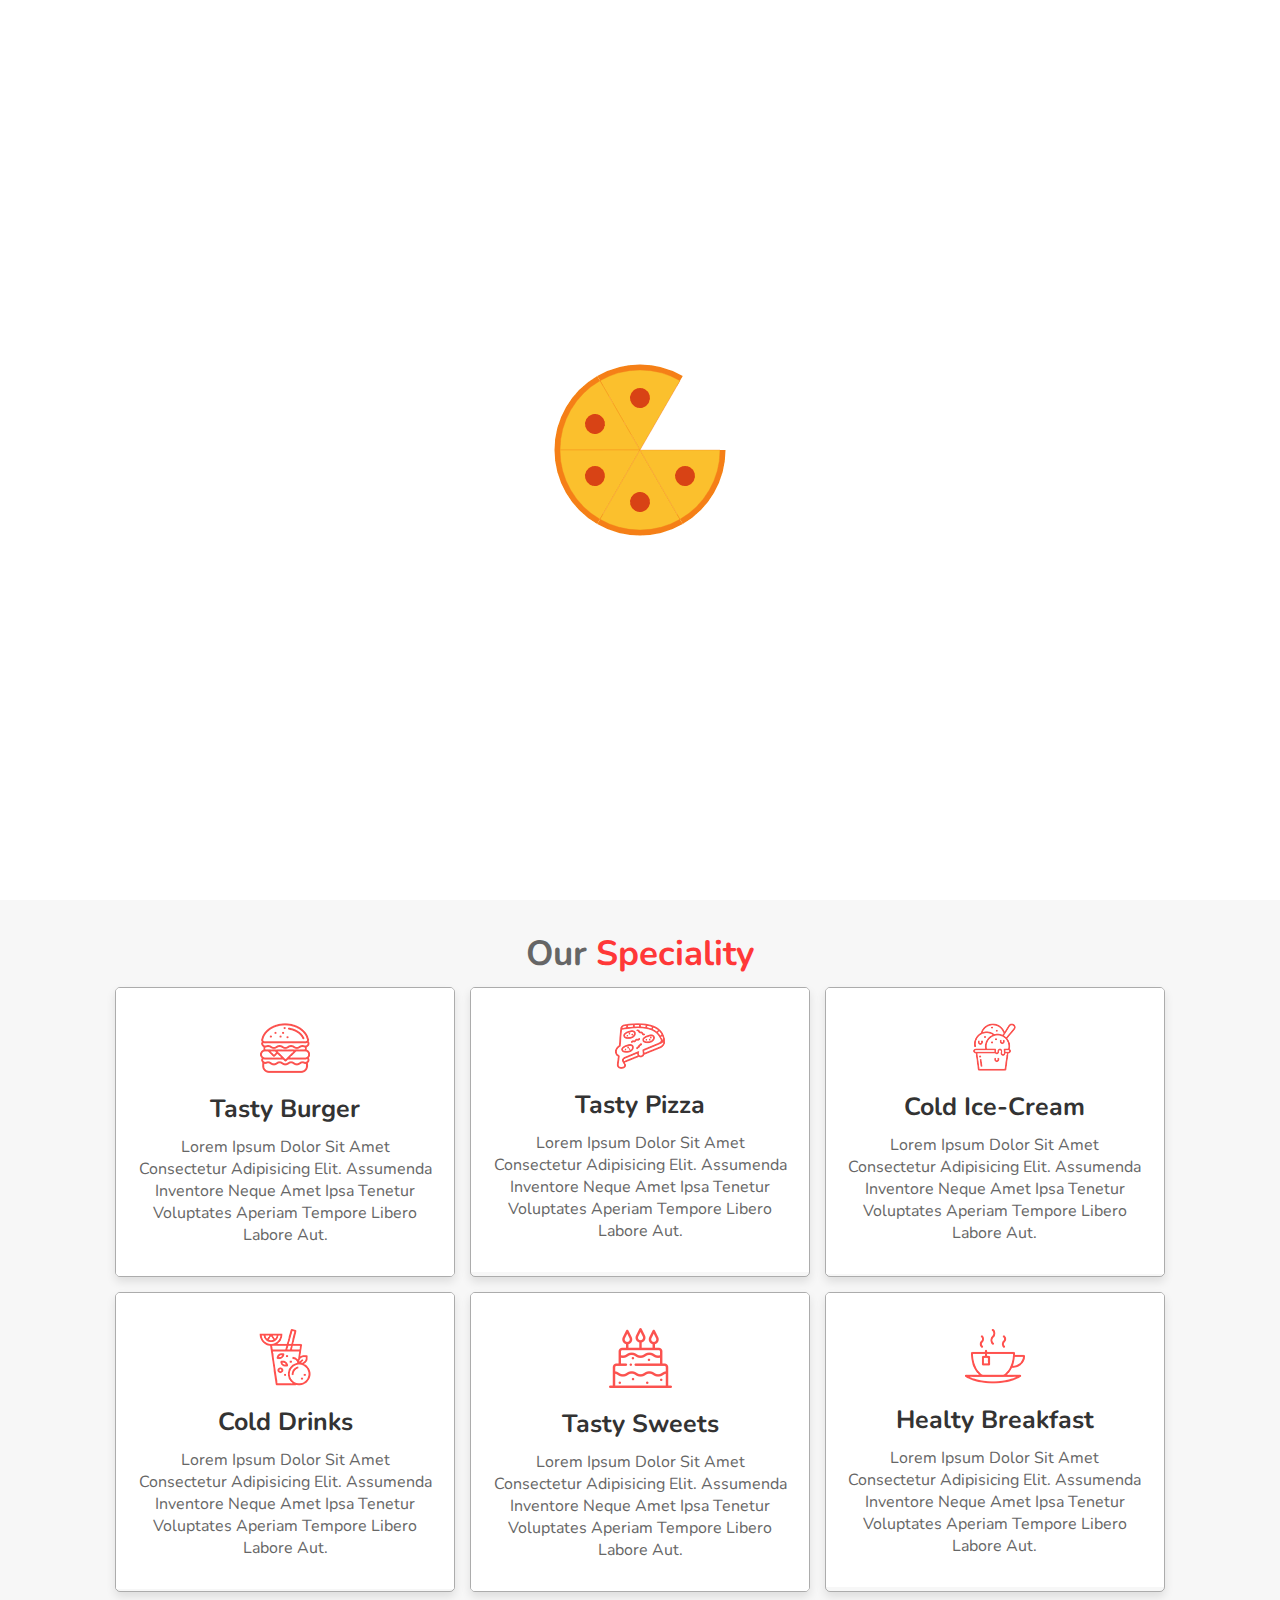
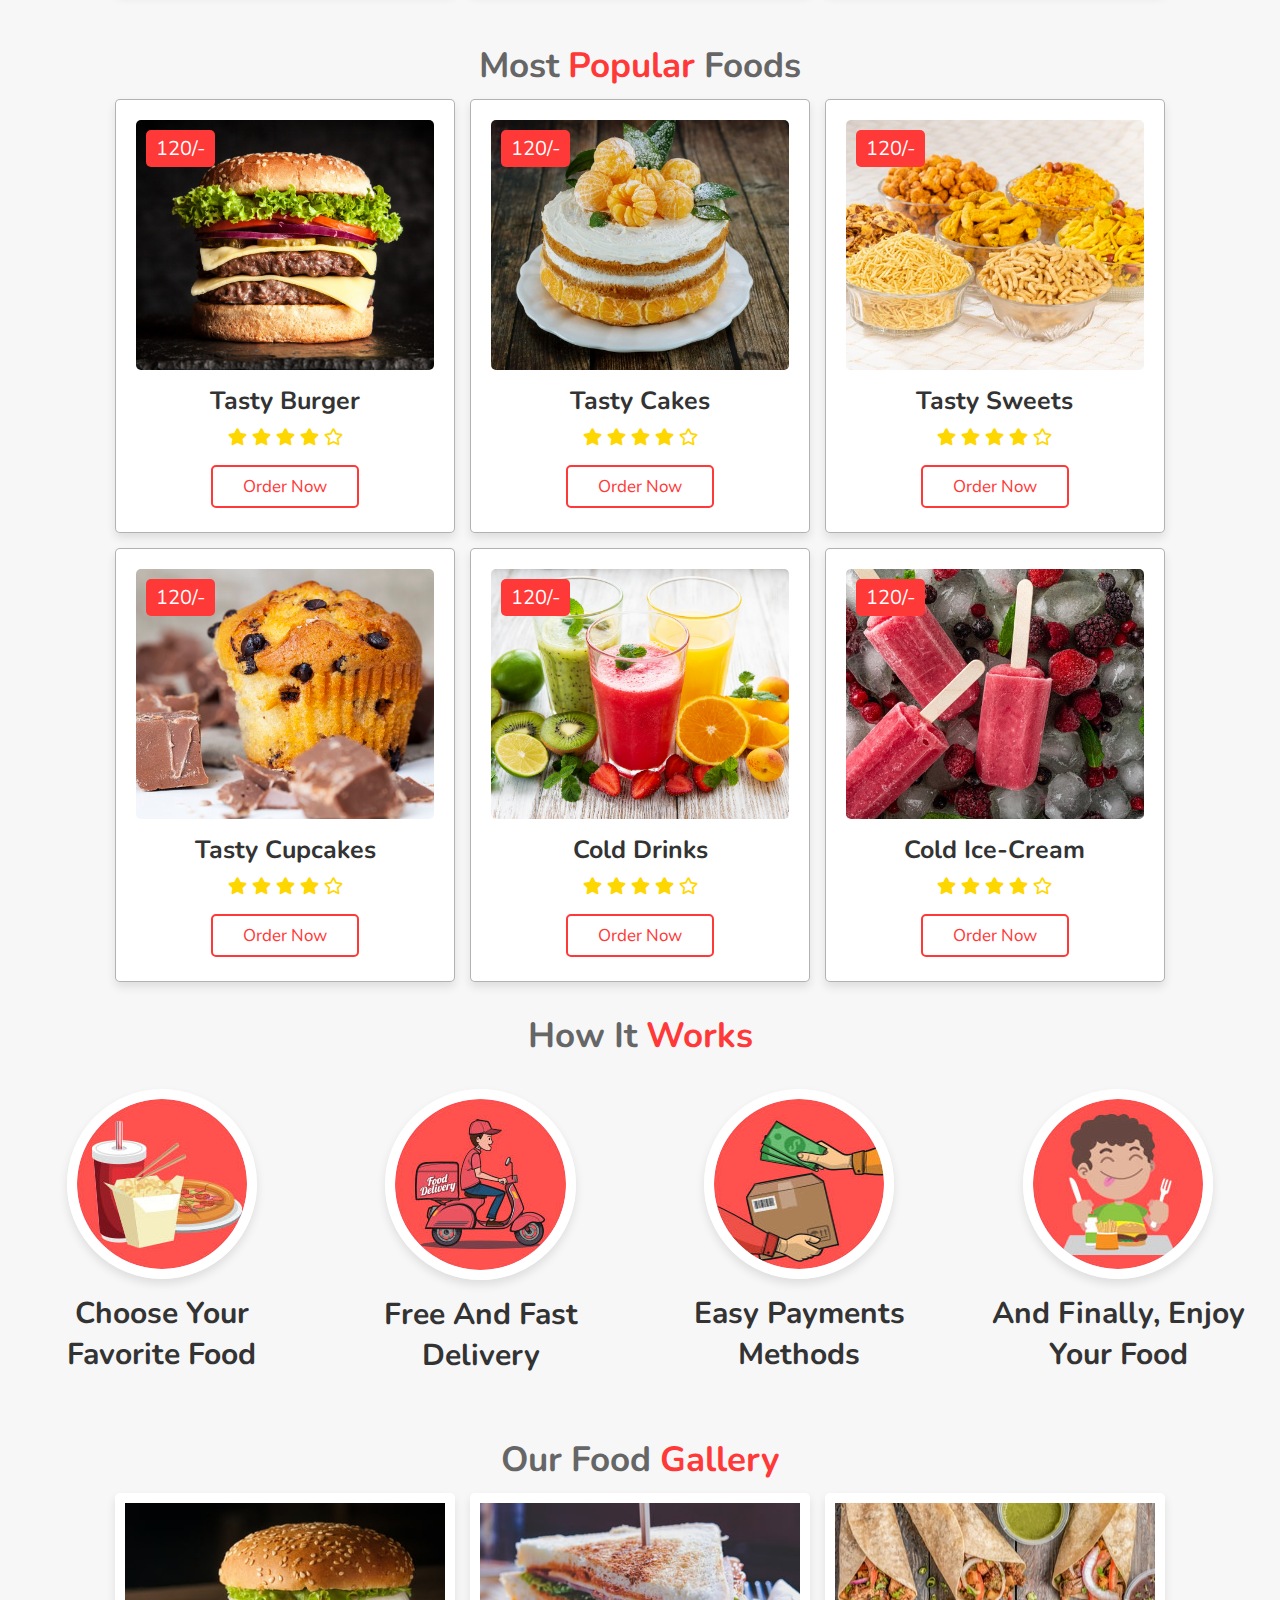
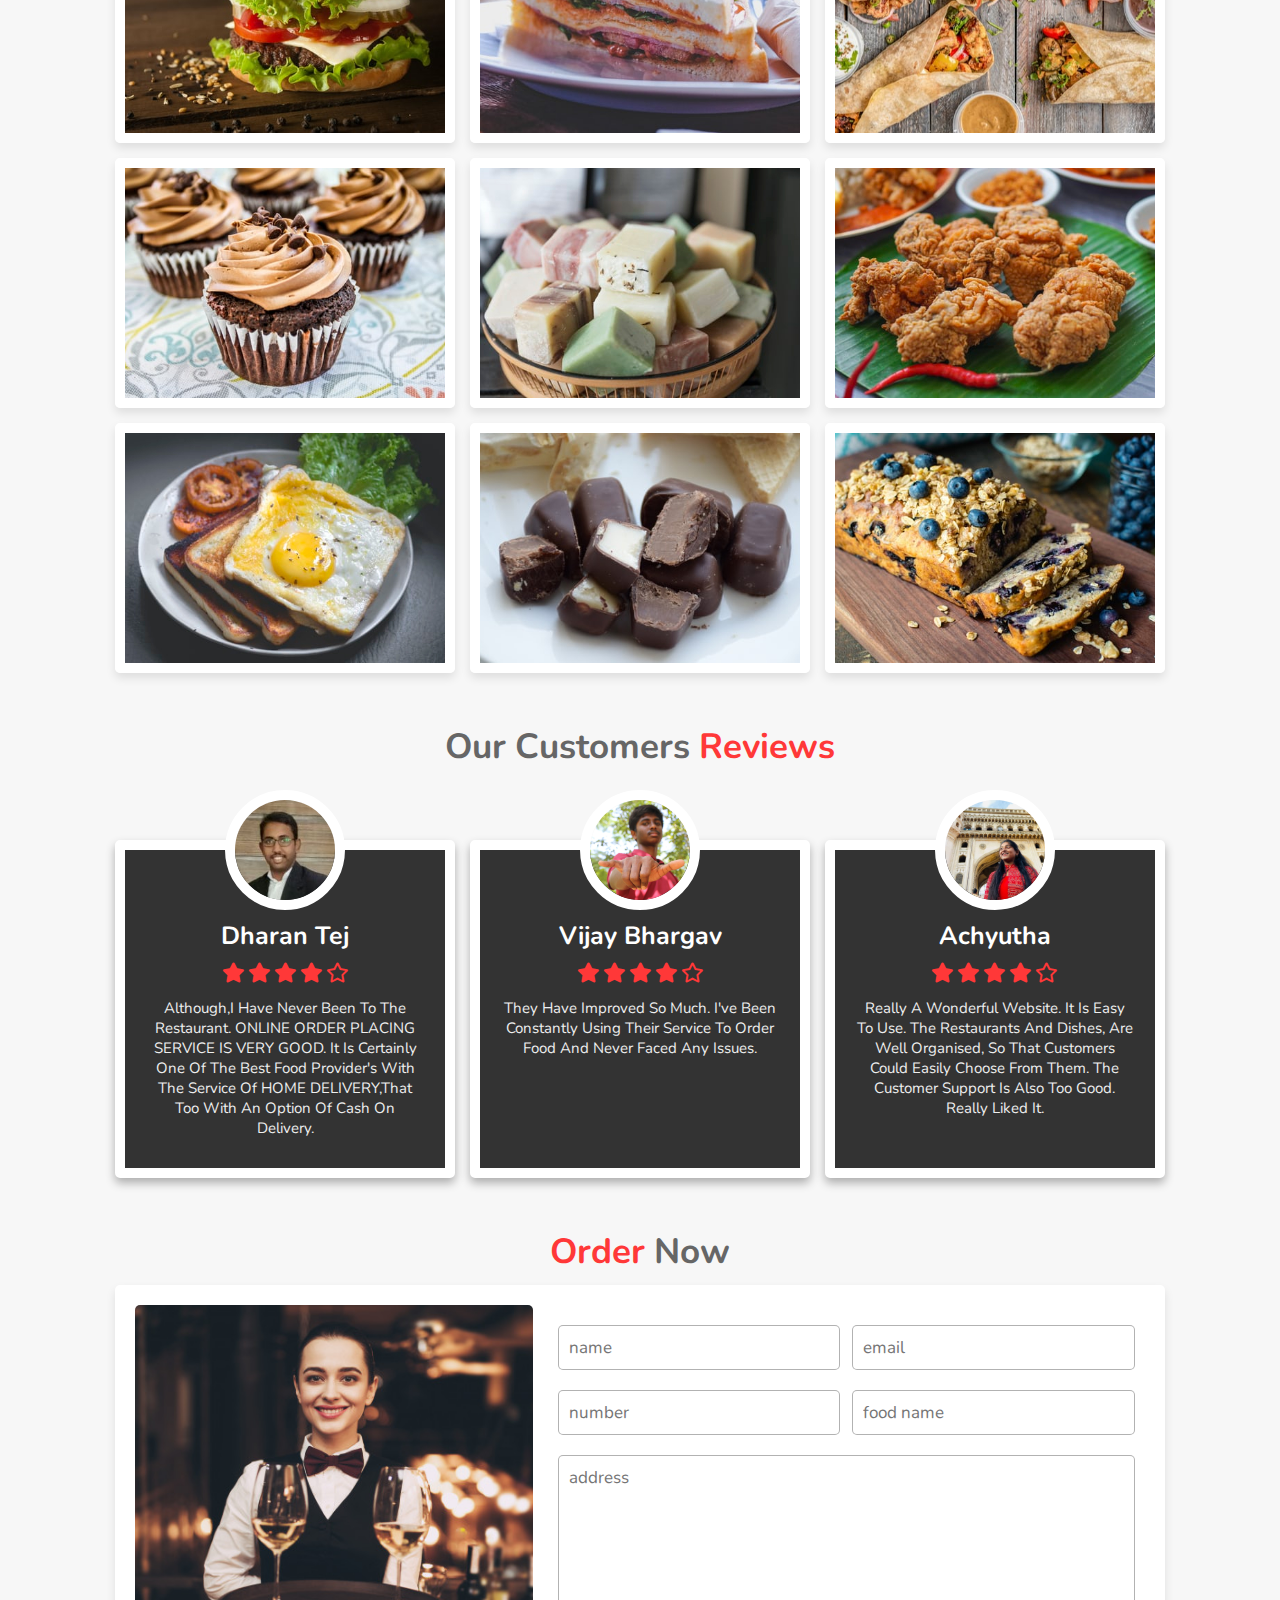
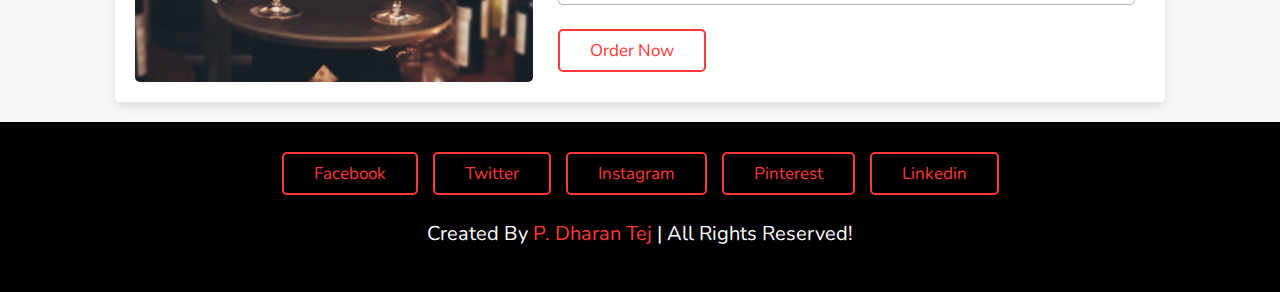
==== commit 4611d981: "Update index.html" ====
--- a/bhojanam/index.html
+++ b/bhojanam/index.html
@@ -426,7 +426,7 @@
         <a href="#" class="btn">linkedin</a>
     </div>
 
-    <h1 class="credit"> created by <span> P. Vijay Bhargav </span> | all rights reserved! </h1>
+    <h1 class="credit"> created by <span> P. Dharan Tej </span> | all rights reserved! </h1>
 
 </section>
 
